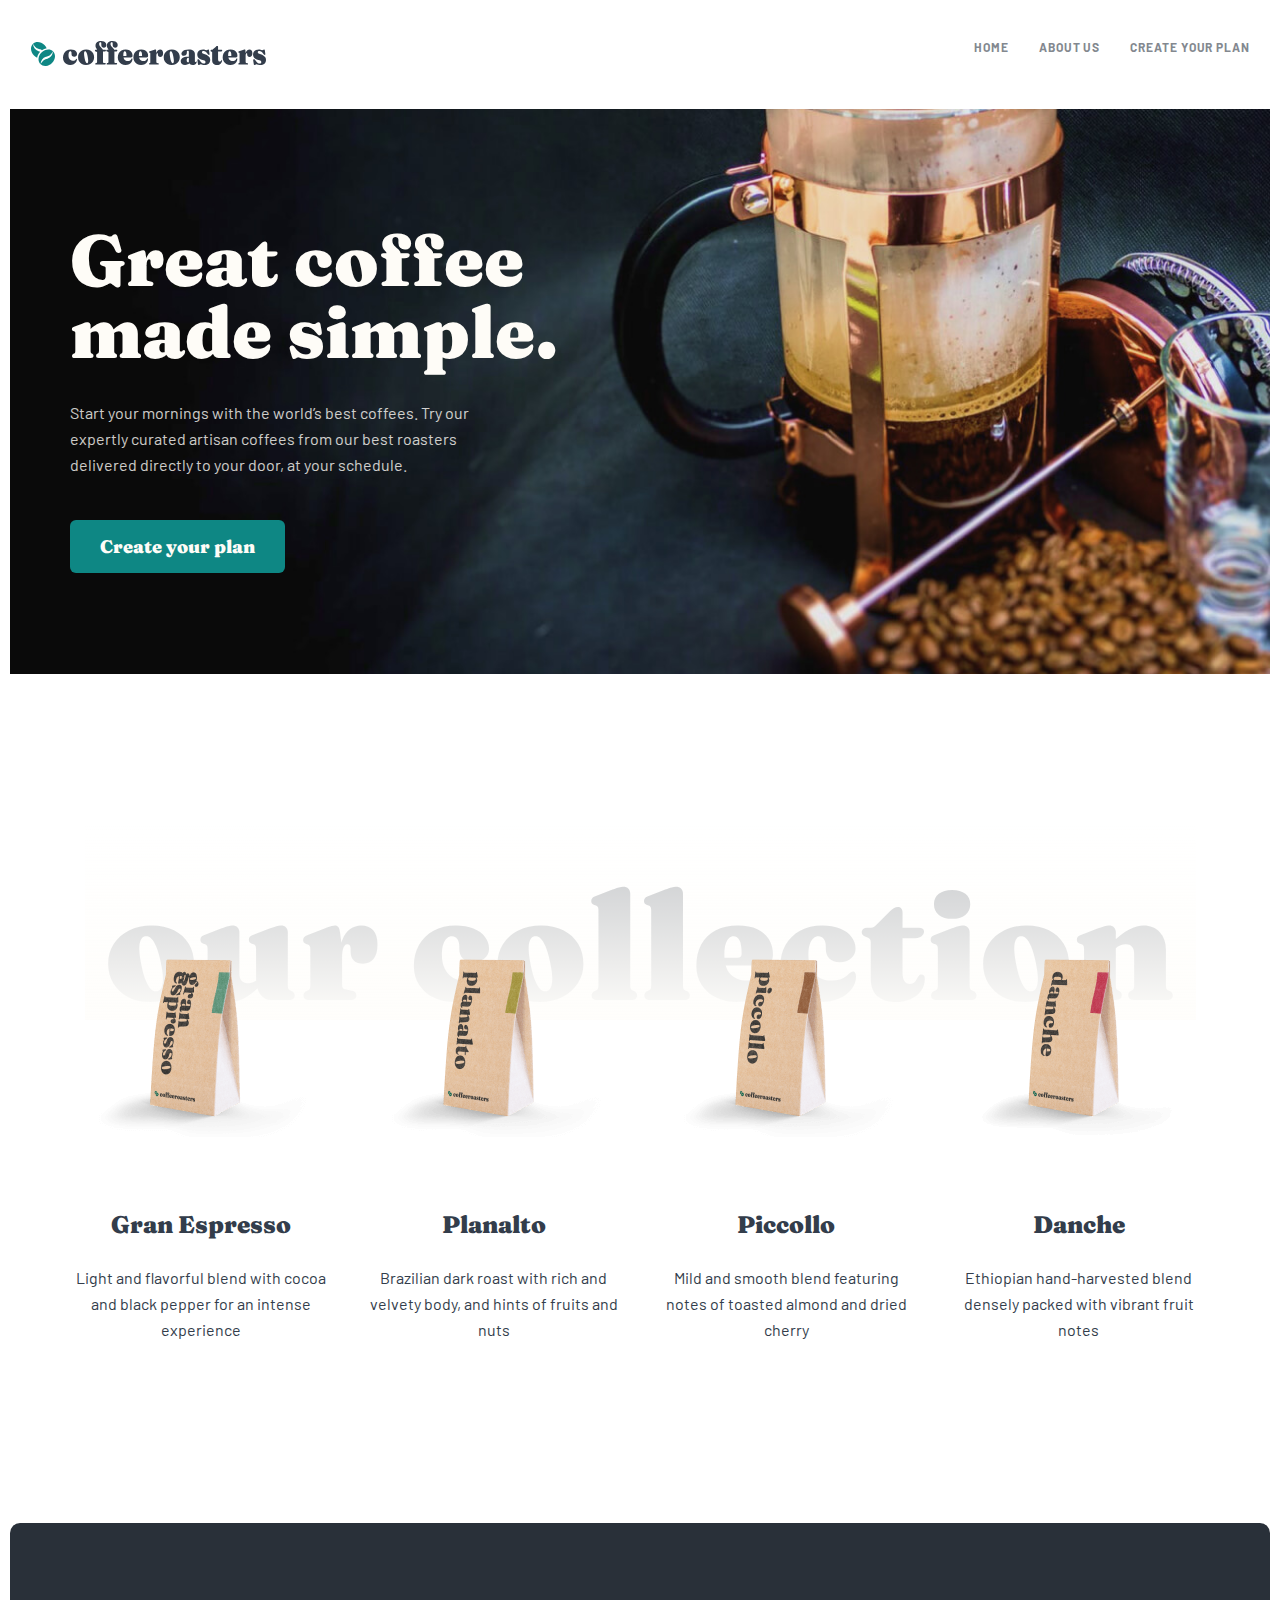
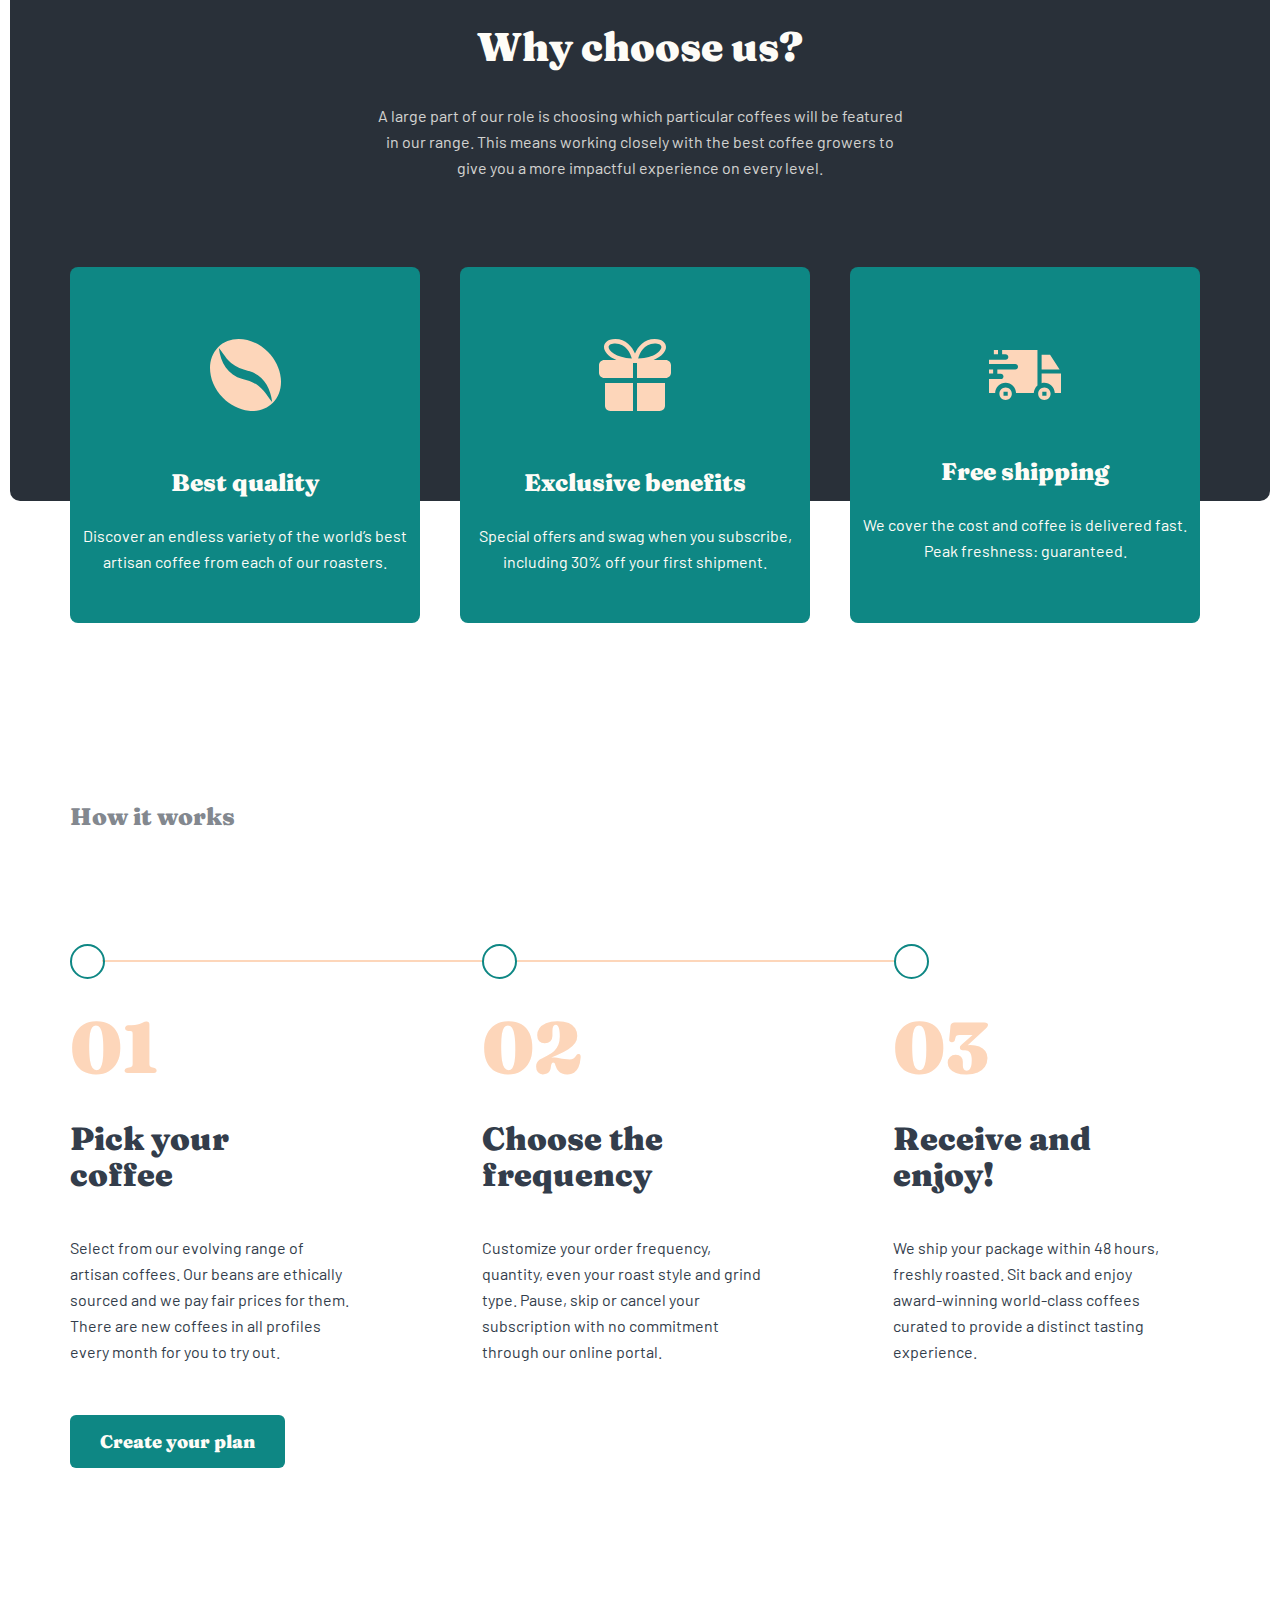
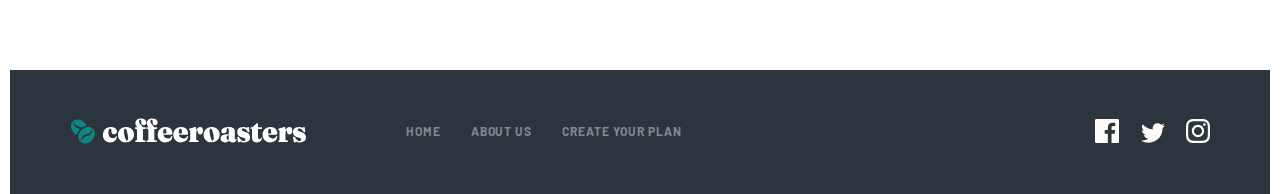
==== index.html @ 85568ca4 "Add files via upload" ====
<!DOCTYPE html>
<html lang="en">

<head>
    <meta charset="UTF-8">
    <meta http-equiv="X-UA-Compatible" content="IE=edge">
    <meta name="viewport" content="width=device-width, initial-scale=1.0">
    <link rel="stylesheet" href="css/normalize.css">
    <link rel="stylesheet" href="css/style.css">
    <title>cofferoasters</title>
</head>

<body>
    <header class="header">
        <div class="header-container wrap">
            <div class="logo"><a href="#"><img src="images/logo.svg" alt="logo image"></a></div>
            <div class="site-nav">
                <ul class="site-nav-list">
                    <li class="nav-list-item">
                        <a class="nav-link" href="#">HOME</a>
                    </li>
                    <li class="nav-list-item">
                        <a class="nav-link" href="#">ABOUT US</a>
                    </li>
                    <li class="nav-list-item">
                        <a class="nav-link" href="#">Create your plan</a>
                    </li>
                </ul>
            </div>
        </div>
    </header>
    <main class="main">
        <section class="hero wrap">
            <div class="hero-container container">
                <div class="hero-info">
                    <div class="hero-title">Great coffee
                        made simple.</div>
                    <div class="hero-text">Start your mornings with the world’s best coffees. Try our expertly curated
                        artisan coffees from our best roasters
                        delivered directly to your door, at your schedule.</div>

                    <a class="btn" href="#">Create your plan</a>
                </div>
            </div>
        </section>
        <section class="collection">
            <div class="collection-container container">
                <div class="collection-cards">
                    <div class="collection-card-item">
                        <img class="card-img" src="images/gran-espresso.png" alt="gran espresso"
                            srcset="images/gran-espresso.png 1x, images/gran-espresso@2x.png 2x">
                        <div class="card-title">Gran Espresso</div>
                        <div class="card-text">Light and flavorful blend with cocoa and black pepper for an intense
                            experience</div>
                    </div>
                    <div class="collection-card-item">
                        <img class="card-img" src="images/planalto.png" alt="gran espresso"
                            srcset="images/planalto.png 1x, images/planalto@2x.png 2x">
                        <div class="card-title">Planalto</div>
                        <div class="card-text">Brazilian dark roast with rich and velvety body, and hints of fruits and
                            nuts</div>
                    </div>
                    <div class="collection-card-item">
                        <img class="card-img" src="images/piccollo.png" alt="gran espresso"
                            srcset="images/piccollo.png 1x, images/piccollo@2x.png 2x">
                        <div class="card-title">Piccollo</div>
                        <div class="card-text">Mild and smooth blend featuring notes of toasted almond and dried cherry
                        </div>
                    </div>
                    <div class="collection-card-item">
                        <img class="card-img" src="images/danche.png" alt="gran espresso"
                            srcset="images/danche.png 1x, images/danche@2x.png 2x">
                        <div class="card-title">Danche</div>
                        <div class="card-text">Ethiopian hand-harvested blend densely packed with vibrant fruit notes
                        </div>
                    </div>
                </div>
            </div>
        </section>
        <section class="service wrap">
            <div class="service-container container">
                <div class="service-info">
                    <div class="service-title">Why choose us?</div>
                    <div class="service-text">A large part of our role is choosing which particular coffees will be
                        featured
                        in our range. This means working closely with the best coffee growers to give
                        you a more impactful experience on every level.</div>
                </div>
                <div class="service-cards">
                    <div class="service-card-item">
                        <img src="images/coffe.svg" alt="coffe one" class="card-img">
                        <div class="card-title">Best quality</div>
                        <div class="card-text">Discover an endless variety of the world’s best artisan coffee from each
                            of our roasters.</div>
                    </div>
                    <div class="service-card-item">
                        <img src="images/benefit.svg" alt="Exclusive benefits" class="card-img">
                        <div class="card-title">Exclusive benefits</div>
                        <div class="card-text">Special offers and swag when you subscribe, including 30% off your first
                            shipment.</div>
                    </div>
                    <div class="service-card-item">
                        <img src="images/shipping.svg" alt="free shipping" class="card-img">
                        <div class="card-title">Free shipping</div>
                        <div class="card-text">We cover the cost and coffee is delivered fast. Peak freshness:
                            guaranteed.</div>
                    </div>
                </div>
            </div>
        </section>
        <section class="last-section">
            <div class="last-section-container container">
                <div class="title">How it works</div>
                <div class="last-section-card">
                    <div class="last-section-card-item card-item-1">
                        <div class="card-number">01</div>
                        <div class="card-title">Pick your
                            coffee</div>
                        <div class="card-text">Select from our evolving range of artisan coffees. Our beans are
                            ethically sourced and we pay fair prices for them.
                            There are new coffees in all profiles every month for you to try out.</div>
                    </div>
                    <div class="last-section-card-item card-item-2">
                        <div class="card-number">02</div>
                        <div class="card-title">Choose the frequency</div>
                        <div class="card-text">Customize your order frequency, quantity, even your roast style and grind
                            type. Pause, skip or cancel your subscription
                            with no commitment through our online portal.</div>
                    </div>
                    <div class="last-section-card-item card-item-3">
                        <div class="card-number">03</div>
                        <div class="card-title">Receive and enjoy!</div>
                        <div class="card-text">We ship your package within 48 hours, freshly roasted. Sit back and enjoy
                            award-winning world-class coffees curated to
                            provide a distinct tasting experience.</div>
                    </div>
                </div>
                <a class="btn" href="#">Create your plan</a>
            </div>
        </section>
    </main>
    <footer class="footer">
        <div class="footer-container container">
            <div class="nav-logo">
                <div class="logo"><a href="#" class="logo-link"><img src="images/logo-white.svg" alt="logo"></a></div>
                <div class="site-nav">
                    <ul class="site-nav-list">
                        <li class="nav-list-item">
                            <a class="nav-link" href="#">HOME</a>
                        </li>
                        <li class="nav-list-item">
                            <a class="nav-link" href="#">ABOUT US</a>
                        </li>
                        <li class="nav-list-item">
                            <a class="nav-link" href="#">Create your plan</a>
                        </li>
                    </ul>
                </div>
            </div>
            <div class="networks">
                <a href="#"><img src="images/facebook.svg" alt="facebook icon"></a>
                <a href="#"><img src="images/twitter.svg" alt="twitter icon"></a>
                <a href="#"><img src="images/instagram.svg" alt="instagram icon"></a>
            </div>
        </div>
    </footer>
</body>

</html>
---- css/style.css ----
@font-face {
    font-family: 'Barlow';
    font-style: normal;
    font-weight: 400;
    src: local(''),
        url('../fonts/barlow-v12-latin-regular.woff2') format('woff2'),
        url('../fonts/barlow-v12-latin-regular.woff') format('woff');
}

@font-face {
    font-family: 'Barlow';
    font-style: normal;
    font-weight: 700;
    src: local(''),
        url('../fonts/barlow-v12-latin-700.woff2') format('woff2'),
        url('../fonts/barlow-v12-latin-700.woff') format('woff');
}

@font-face {
    font-family: 'Fraunces 9pt';
    font-style: normal;
    font-weight: 900;
    src: local(''),
        url('../fonts/fraunces-v24-latin-900.woff2') format('woff2'),
        url('../fonts/fraunces-v24-latin-900.woff') format('woff');
}

* {
    margin: 0;
    padding: 0;
    box-sizing: border-box;
}

html {
    height: 100%;
    font-size: 6.25%;
}

body {
    height: 100%;
    display: flex;
    flex-direction: column;
    /* background-color: #f2f2f2; */
}

main {
    flex-grow: 1;
}

a {
    text-decoration: none;
}

ol,
ul {
    list-style: none;
}

.container {
    max-width: 1200rem;
    margin-left: auto;
    margin-right: auto;
    padding-left: 30rem;
    padding-right: 30rem;
}

.wrap {
    max-width: 1320rem;
    padding-left: 30rem;
    padding-right: 30rem;
    margin-left: auto;
    margin-right: auto;
}

.header {
    padding-top: 40rem;
    padding-bottom: 40rem;
}

.header-container {
    display: flex;
    justify-content: space-between;
}

.site-nav-list {
    display: flex;
    gap: 30rem;
}

.nav-link {
    font-family: 'Barlow';
    font-style: normal;
    font-weight: 700;
    font-size: 12rem;
    line-height: 15rem;
    letter-spacing: 0.923077rem;
    text-transform: uppercase;
    color: #83888F;
    transition: all .3s ease-in-out;
}

.nav-link:hover {
    color: #333D4B;
}

.hero {
    background: url(../images/hero-bg.jpg) 0 0/100% auto no-repeat;
    margin-bottom: 150rem;
}

.hero.wrap {
    max-width: 1260rem;
}

.hero-info {
    padding-top: 115rem;
    padding-bottom: 115rem;
}

.hero-title {
    font-family: 'Fraunces 9pt';
    font-style: normal;
    font-weight: 900;
    font-size: 72rem;
    line-height: 72rem;
    color: #FEFCF7;
    margin-bottom: 32rem;
    width: 493rem;
}

.hero-text {
    font-family: 'Barlow';
    font-style: normal;
    font-weight: 400;
    font-size: 16rem;
    line-height: 26rem;
    color: #FEFCF7;
    mix-blend-mode: normal;
    opacity: 0.8;
    margin-bottom: 56rem;
    width: 445rem;
}

.btn {
    font-family: 'Fraunces 9pt';
    font-style: normal;
    font-weight: 900;
    font-size: 18rem;
    line-height: 25rem;
    color: #FEFCF7;
    background-color: #0E8784;
    border-radius: 6rem;
    padding: 15rem 30rem;
    transition: all .3s ease;
}

.btn:hover {
    background: #66D2CF;
}

.collection {
    margin-bottom: 180rem;
}

.collection-container {
    background: url(../images/collection-bg.svg) top center no-repeat;
    padding-top: 120rem;
}

.collection-cards {
    display: grid;
    grid-template-columns: repeat(auto-fit, minmax(255rem, 1fr));
    gap: 30rem;
    justify-content: center;
    /* align-items: center; */
}

.collection-card-item .card-img {
    margin-bottom: 70rem;
}

.collection-card-item .card-title {
    font-family: 'Fraunces 9pt';
    font-style: normal;
    font-weight: 900;
    font-size: 24rem;
    line-height: 32rem;
    text-align: center;
    color: #333D4B;
    margin-bottom: 24rem;
}

.collection-card-item .card-text {
    font-family: 'Barlow';
    font-style: normal;
    font-weight: 400;
    font-size: 16rem;
    line-height: 26rem;
    text-align: center;
    color: #333D4B;
}

.service.wrap {
    background-color: #293039;
    max-width: 1260rem;
    height: 578rem;
    border-radius: 10rem;
}

.service-container {
    padding-top: 100rem;
    display: flex;
    flex-direction: column;
}

.service-info {
    display: flex;
    flex-direction: column;
    align-items: center;
}

.service-title {
    font-family: 'Fraunces 9pt';
    font-style: normal;
    font-weight: 900;
    font-size: 40rem;
    line-height: 48rem;
    text-align: center;
    color: #FEFCF7;
    margin-bottom: 32rem;
}

.service-text {
    font-family: 'Barlow';
    font-style: normal;
    font-weight: 400;
    font-size: 16rem;
    line-height: 26rem;
    text-align: center;
    color: #FEFCF7;
    mix-blend-mode: normal;
    opacity: 0.8;
    width: 540rem;
    margin-bottom: 86rem;
}

.service-cards {
    display: grid;
    grid-template-columns: repeat(auto-fit, minmax(350rem, 1fr));
    gap: 30rem;
    justify-content: center;
}

.service-card-item {
    background: #0E8784;
    border-radius: 8rem;
    width: 350rem;
    padding-top: 72rem;
    padding-bottom: 48rem;
    display: flex;
    flex-direction: column;
    align-items: center;
    justify-content: center;
}

.service-card-item .card-img {
    margin-bottom: 56rem;
}

.service-card-item .card-title {
    font-family: 'Fraunces 9pt';
    font-style: normal;
    font-weight: 900;
    font-size: 24rem;
    line-height: 32rem;
    text-align: center;
    color: #FEFCF7;
    margin-bottom: 24rem;
}

.service-card-item .card-text {
    font-family: 'Barlow';
    font-style: normal;
    font-weight: 400;
    font-size: 16rem;
    line-height: 26rem;
    text-align: center;
    color: #FEFCF7;
}

.title {
    margin-top: 300rem;
    font-family: 'Fraunces 9pt';
    font-style: normal;
    font-weight: 900;
    font-size: 24rem;
    line-height: 32rem;
    color: #83888F;
    margin-bottom: 178rem;
}

.last-section-card {
    display: grid;
    grid-template-columns: repeat(auto-fit, minmax(285rem, 1fr));
    gap: 95rem;
    justify-content: center;
    margin-bottom: 64rem;
    position: relative;
}

.card-item-1:after {
    content: '';
    position: absolute;
    width: 31rem;
    height: 31rem;
    border: 2rem solid #0E8784;
    border-radius: 50%;
    left: 0;
    top: -67rem;
    z-index: 99;
}

.card-item-2:after {
    content: '';
    position: absolute;
    width: 31rem;
    height: 31rem;
    background-color: #fff;
    z-index: 99;
    border: 2rem solid #0E8784;
    border-radius: 50%;
    left: 412rem;
    top: -67rem;
}

.card-item-3:after {
    content: '';
    position: absolute;
    width: 31rem;
    height: 31rem;
    border: 2rem solid #0E8784;
    border-radius: 50%;
    left: 824rem;
    top: -67rem;
}

.last-section-card-item .card-number::before {
    content: '';
    position: absolute;
    width: 792rem;
    height: 2rem;
    background-color: #FDD6BA;
    left: 32rem;
    top: -51rem;
}

.last-section-card-item .card-number {
    font-family: 'Fraunces 9pt';
    font-style: normal;
    font-weight: 900;
    font-size: 72rem;
    line-height: 72rem;
    color: #FDD6BA;
    margin-bottom: 38rem;
}

.last-section-card-item .card-title {
    font-family: 'Fraunces 9pt';
    font-style: normal;
    font-weight: 900;
    font-size: 32rem;
    line-height: 36rem;
    color: #333D4B;
    margin-bottom: 42rem;
    width: 255rem;
}

.last-section-card-item .card-text {
    font-family: 'Barlow';
    font-style: normal;
    font-weight: 400;
    font-size: 16rem;
    line-height: 26rem;
    color: #333D4B;
    width: 285rem;
}

.footer {
    background-color: #2C343E;
    margin-top: 216rem;
    width: 1260rem;
    margin-left: auto;
    margin-right: auto;
}

.footer-container {
    display: flex;
    align-items: center;
    justify-content: space-between;
    padding-top: 48rem;
    padding-bottom: 48rem;
}

.nav-logo {
    display: flex;
    align-items: center;
}

.logo {
    margin-right: 100rem;
}

.footer-container .nav-link:hover {
    color: #FEFCF7;
}

.networks a:not(:last-child) {
    margin-right: 20rem;
}
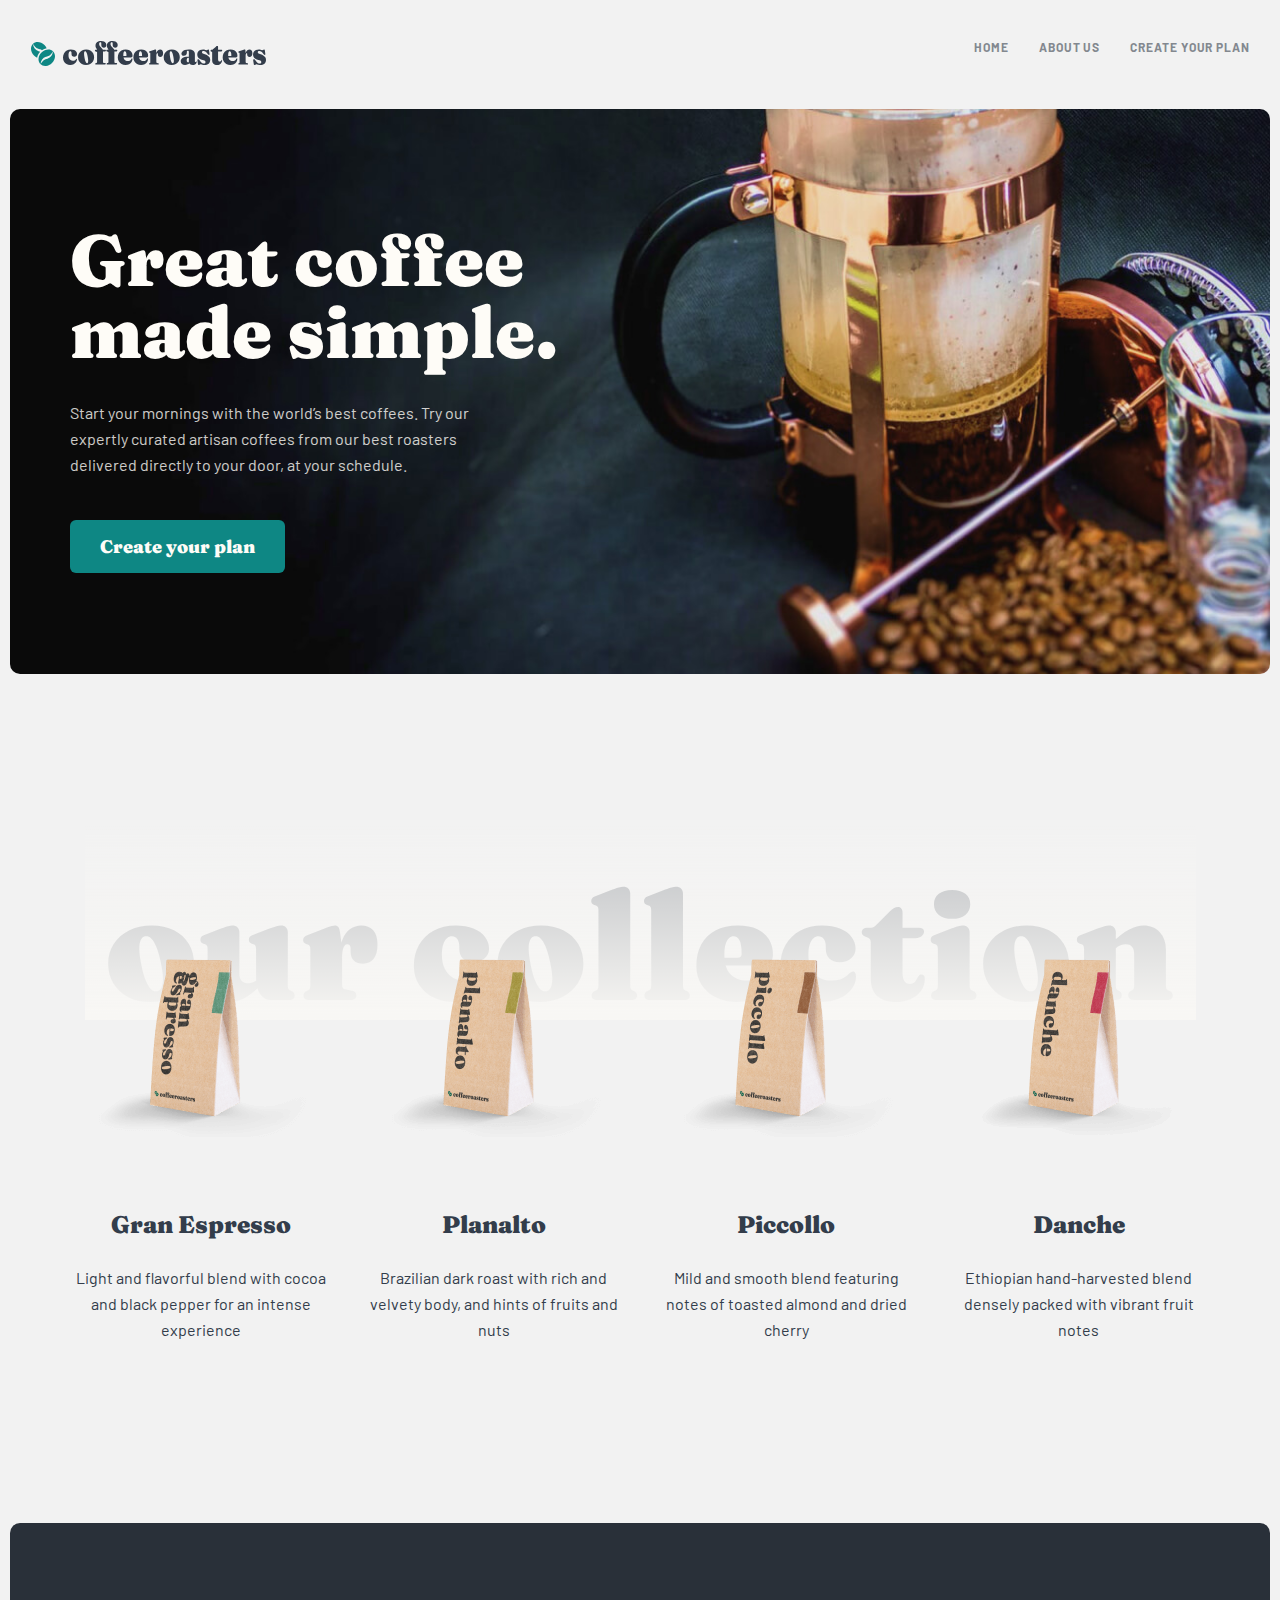
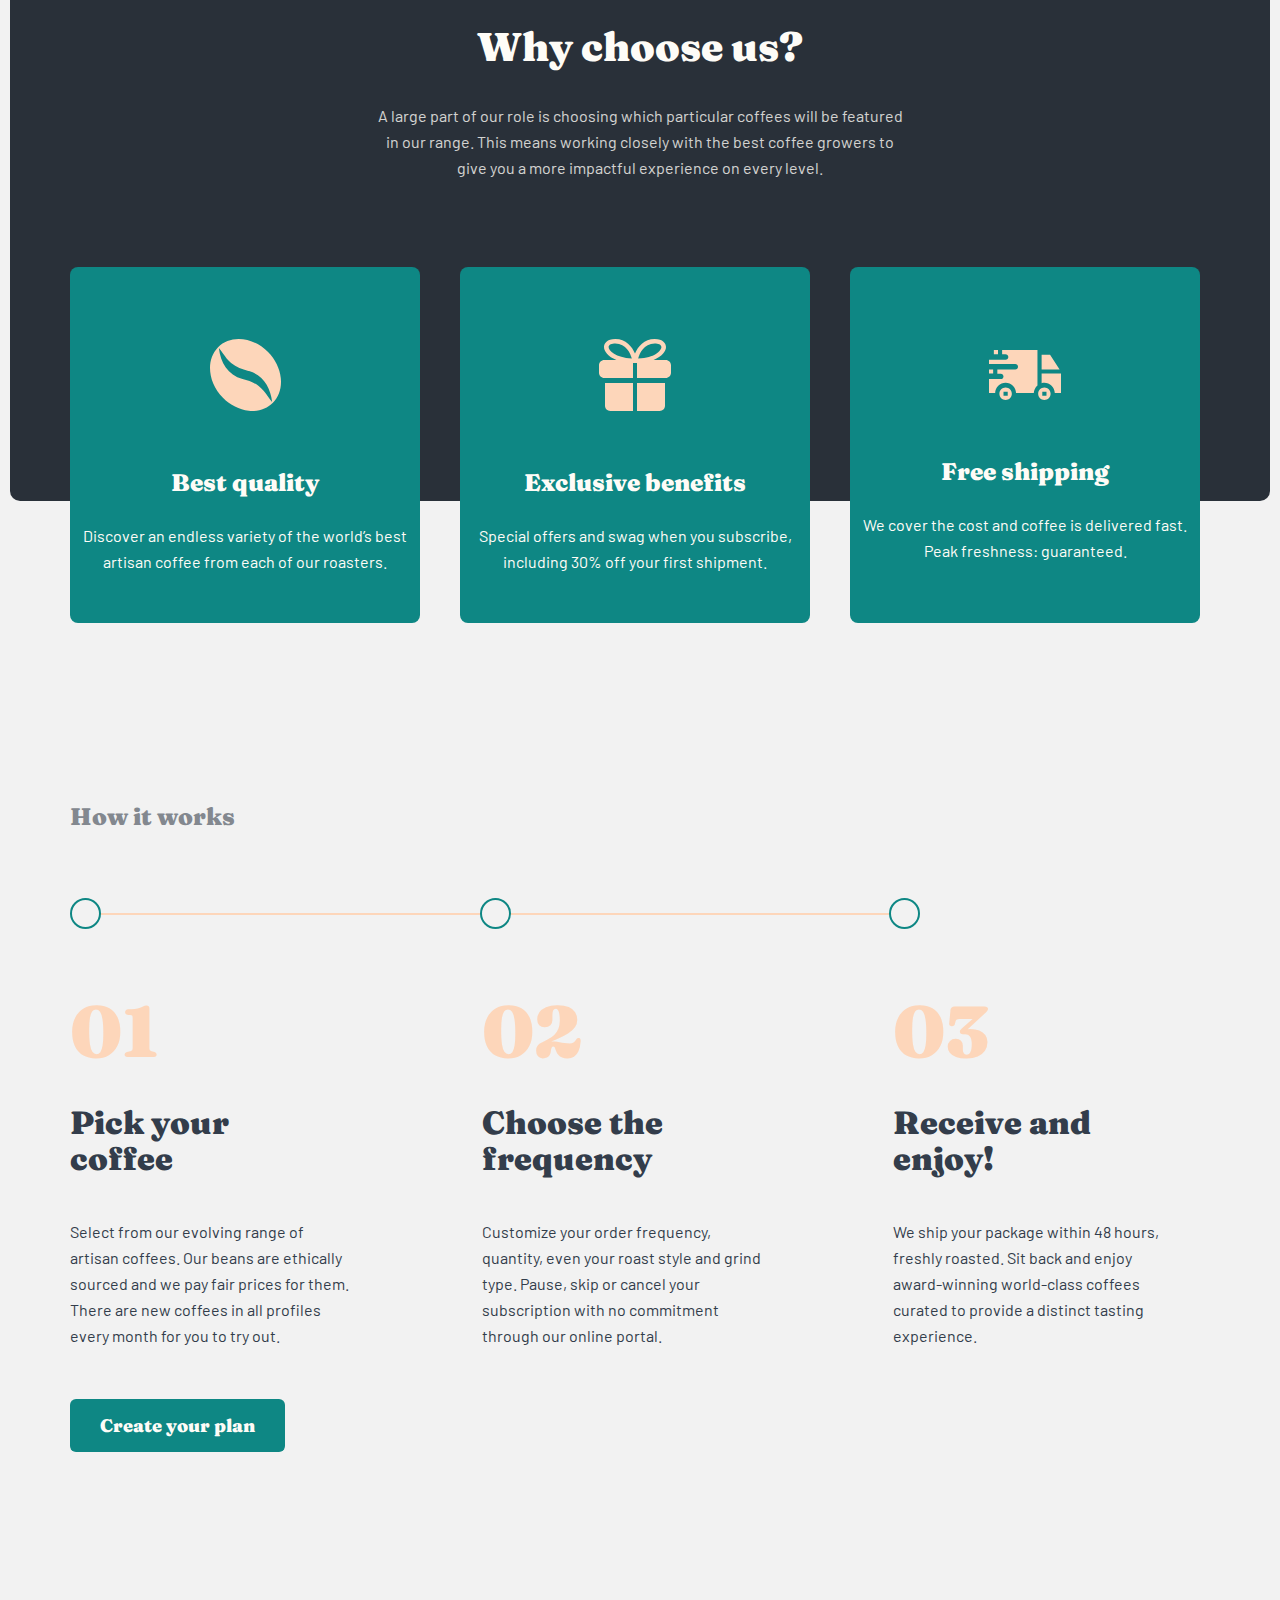
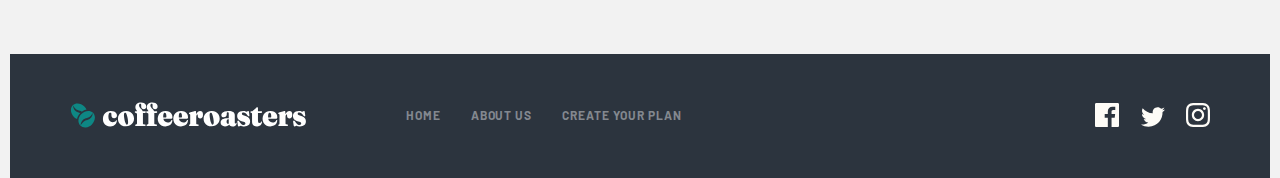
==== commit 7ebd2380: "Add files via upload" ====
--- a/index.html
+++ b/index.html
@@ -13,14 +13,14 @@
 <body>
     <header class="header">
         <div class="header-container wrap">
-            <div class="logo"><a href="#"><img src="images/logo.svg" alt="logo image"></a></div>
+            <div class="logo"><a href="index.html"><img src="images/logo.svg" alt="logo image"></a></div>
             <div class="site-nav">
                 <ul class="site-nav-list">
                     <li class="nav-list-item">
-                        <a class="nav-link" href="#">HOME</a>
+                        <a class="nav-link" href="index.html">HOME</a>
                     </li>
                     <li class="nav-list-item">
-                        <a class="nav-link" href="#">ABOUT US</a>
+                        <a class="nav-link" href="about.html">ABOUT US</a>
                     </li>
                     <li class="nav-list-item">
                         <a class="nav-link" href="#">Create your plan</a>
@@ -111,6 +111,11 @@
         <section class="last-section">
             <div class="last-section-container container">
                 <div class="title">How it works</div>
+                <div class="shape">
+                    <span></span>
+                    <span></span>
+                    <span></span>
+                </div>
                 <div class="last-section-card">
                     <div class="last-section-card-item card-item-1">
                         <div class="card-number">01</div>
@@ -146,10 +151,10 @@
                 <div class="site-nav">
                     <ul class="site-nav-list">
                         <li class="nav-list-item">
-                            <a class="nav-link" href="#">HOME</a>
+                            <a class="nav-link" href="index.html">HOME</a>
                         </li>
                         <li class="nav-list-item">
-                            <a class="nav-link" href="#">ABOUT US</a>
+                            <a class="nav-link" href="about.html">ABOUT US</a>
                         </li>
                         <li class="nav-list-item">
                             <a class="nav-link" href="#">Create your plan</a>
--- a/css/style.css
+++ b/css/style.css
@@ -40,7 +40,7 @@
     height: 100%;
     display: flex;
     flex-direction: column;
-    /* background-color: #f2f2f2; */
+    background-color: #f2f2f2;
 }
 
 main {
@@ -106,6 +106,7 @@
 .hero {
     background: url(../images/hero-bg.jpg) 0 0/100% auto no-repeat;
     margin-bottom: 150rem;
+    border-radius: 10px;
 }
 
 .hero.wrap {
@@ -288,7 +289,7 @@
     color: #FEFCF7;
 }
 
-.title {
+.last-section .title {
     margin-top: 300rem;
     font-family: 'Fraunces 9pt';
     font-style: normal;
@@ -296,7 +297,25 @@
     font-size: 24rem;
     line-height: 32rem;
     color: #83888F;
-    margin-bottom: 178rem;
+    margin-bottom: 80rem;
+}
+
+.shape {
+    margin-bottom: 80px;
+    height: 2px;
+    width: 850px;
+    background: #FDD6BA;
+    display: flex;
+    align-items: center;
+    justify-content: space-between;
+}
+
+.shape span {
+    width: 31px;
+    height: 31px;
+    border-radius: 50%;
+    background: #f2f2f2;
+    border: 2px solid #0E8784;
 }
 
 .last-section-card {
@@ -305,53 +324,6 @@
     gap: 95rem;
     justify-content: center;
     margin-bottom: 64rem;
-    position: relative;
-}
-
-.card-item-1:after {
-    content: '';
-    position: absolute;
-    width: 31rem;
-    height: 31rem;
-    border: 2rem solid #0E8784;
-    border-radius: 50%;
-    left: 0;
-    top: -67rem;
-    z-index: 99;
-}
-
-.card-item-2:after {
-    content: '';
-    position: absolute;
-    width: 31rem;
-    height: 31rem;
-    background-color: #fff;
-    z-index: 99;
-    border: 2rem solid #0E8784;
-    border-radius: 50%;
-    left: 412rem;
-    top: -67rem;
-}
-
-.card-item-3:after {
-    content: '';
-    position: absolute;
-    width: 31rem;
-    height: 31rem;
-    border: 2rem solid #0E8784;
-    border-radius: 50%;
-    left: 824rem;
-    top: -67rem;
-}
-
-.last-section-card-item .card-number::before {
-    content: '';
-    position: absolute;
-    width: 792rem;
-    height: 2rem;
-    background-color: #FDD6BA;
-    left: 32rem;
-    top: -51rem;
 }
 
 .last-section-card-item .card-number {
@@ -416,4 +388,157 @@
 
 .networks a:not(:last-child) {
     margin-right: 20rem;
+}
+
+.about-hero {
+    background: url(../images/hero-bg-about.jpg) 0 0/100% auto no-repeat;
+    margin-bottom: 150rem;
+}
+
+.about-hero.wrap {
+    max-width: 1260px;
+    border-radius: 10px;
+}
+
+.about-hero .hero-text {
+    margin-bottom: 12rem;
+}
+
+.about-hero-title {
+    font-family: 'Fraunces 9pt';
+    font-style: normal;
+    font-weight: 900;
+    font-size: 72rem;
+    line-height: 72rem;
+    color: #FEFCF7;
+    font-size: 40px;
+    margin-bottom: 24px;
+}
+
+.commitment-container {
+    display: flex;
+    align-items: center;
+    margin-bottom: 150px;
+}
+
+.commitment-image {
+    margin-right: 125px;
+}
+
+.commitment-info .title {
+    font-family: 'Fraunces 9pt';
+    font-style: normal;
+    font-weight: 900;
+    font-size: 40px;
+    line-height: 48px;
+    color: #333D4B;
+    margin-bottom: 32px;
+}
+
+.commitment-info .text {
+    font-family: 'Barlow';
+    font-style: normal;
+    font-weight: 400;
+    font-size: 16px;
+    line-height: 26px;
+    color: #333D4B;
+    mix-blend-mode: normal;
+    opacity: 0.8;
+    width: 540px;
+}
+
+.quality.wrap {
+    max-width: 1260px;
+    background: url(../images/quality-bg.svg) 0 0/100% auto no-repeat;
+    height: 480px;
+    margin-bottom: 150px;
+}
+
+.quality-container {
+    display: flex;
+    align-items: center;
+}
+
+.quality-image {
+    margin-top: -80px;
+}
+
+.quality-image img {
+    border-radius: 8px;
+}
+
+.quality-info {
+    margin-right: 125px;
+}
+
+.quality-info .title {
+    font-family: 'Fraunces 9pt';
+    font-style: normal;
+    font-weight: 900;
+    font-size: 40px;
+    line-height: 48px;
+    color: #FEFCF7;
+    margin-bottom: 32px;
+}
+
+.quality-info .text {
+    font-family: 'Barlow';
+    font-style: normal;
+    font-weight: 400;
+    font-size: 16px;
+    line-height: 26px;
+    color: #FEFCF7;
+    mix-blend-mode: normal;
+    opacity: 0.8;
+    width: 540px;
+}
+
+.dealer-title {
+    font-family: 'Fraunces 9pt';
+    font-style: normal;
+    font-weight: 900;
+    font-size: 24px;
+    line-height: 32px;
+    color: #83888F;
+    margin-bottom: 60px;
+}
+
+.dealer-card {
+    display: flex;
+    gap: 150px;
+}
+
+.dealer-card-img {
+    margin-bottom: 40px;
+}
+
+.dealer-card-title {
+    font-family: 'Fraunces 9pt';
+    font-style: normal;
+    font-weight: 900;
+    font-size: 32px;
+    line-height: 36px;
+    color: #333D4B;
+    margin-bottom: 24px;
+}
+
+.dealer-card-text {
+    font-family: 'Barlow';
+    font-style: normal;
+    font-weight: 400;
+    font-size: 16px;
+    line-height: 26px;
+    color: #333D4B;
+}
+
+@media (-webkit-min-device-pixel-ratio: 2),
+(min-resolution: 192dpi) {
+
+    .hero {
+        background: url(../images/hero-bg@2x.jpg) 0 0/100% auto no-repeat;
+    }
+
+    .about-hero {
+        background: url(../images/hero-bg-about@2x.jpg) 0 0/100% auto no-repeat;
+    }
 }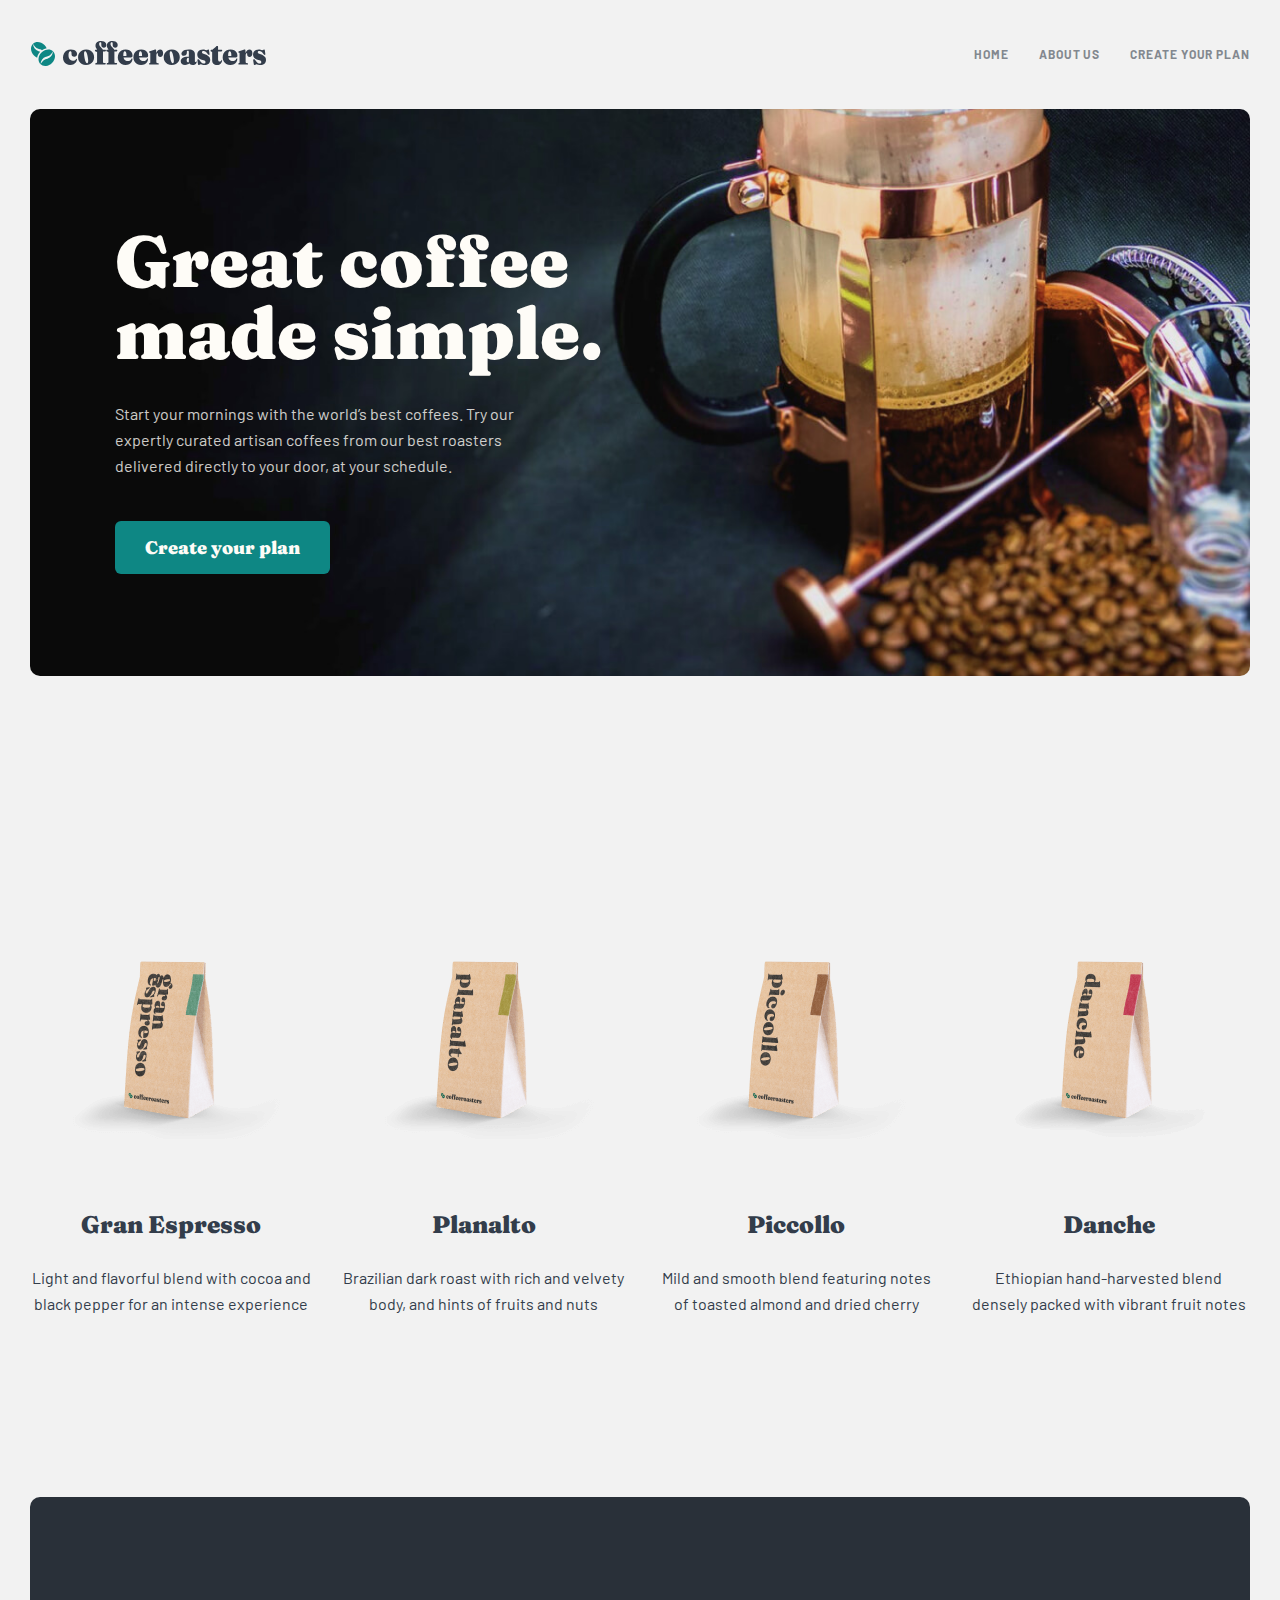
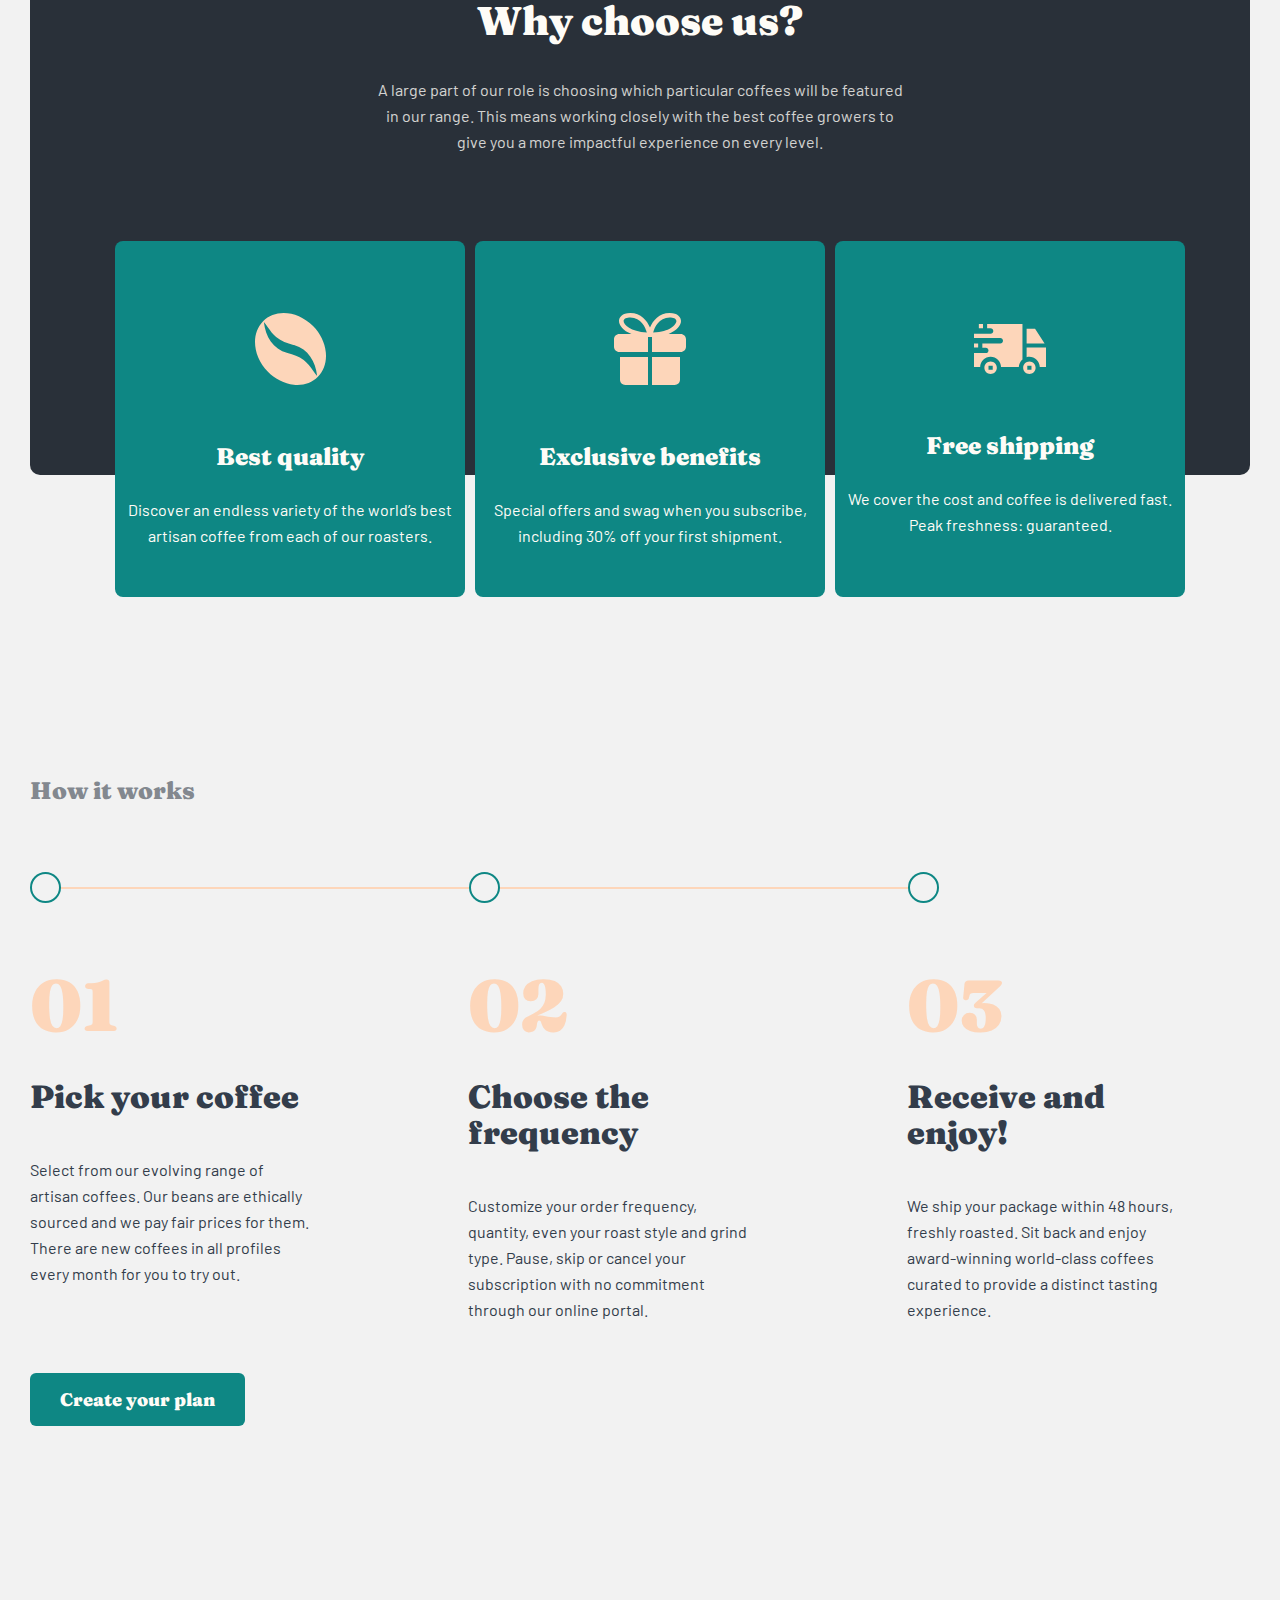
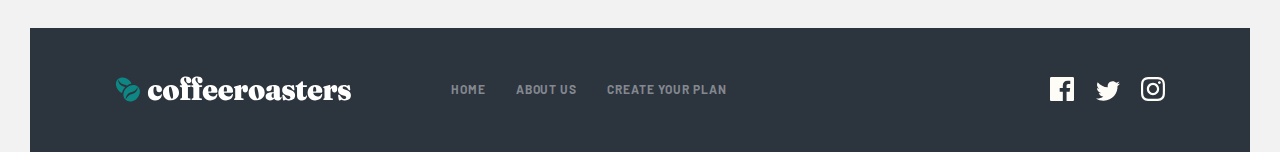
==== commit e20b9887: "Add files via upload" ====
--- a/index.html
+++ b/index.html
@@ -12,7 +12,7 @@
 
 <body>
     <header class="header">
-        <div class="header-container wrap">
+        <div class="header-container container">
             <div class="logo"><a href="index.html"><img src="images/logo.svg" alt="logo image"></a></div>
             <div class="site-nav">
                 <ul class="site-nav-list">
@@ -23,23 +23,31 @@
                         <a class="nav-link" href="about.html">ABOUT US</a>
                     </li>
                     <li class="nav-list-item">
-                        <a class="nav-link" href="#">Create your plan</a>
+                        <a class="nav-link" href="plan.html">Create your plan</a>
                     </li>
                 </ul>
+            </div>
+            <div class="toggle-btn">
+                <span></span>
+                <span></span>
+                <span></span>
             </div>
         </div>
     </header>
     <main class="main">
-        <section class="hero wrap">
+        <section class="hero">
             <div class="hero-container container">
-                <div class="hero-info">
-                    <div class="hero-title">Great coffee
-                        made simple.</div>
-                    <div class="hero-text">Start your mornings with the world’s best coffees. Try our expertly curated
-                        artisan coffees from our best roasters
-                        delivered directly to your door, at your schedule.</div>
-
-                    <a class="btn" href="#">Create your plan</a>
+                <div class="hero-wrapper">
+                    <div class="hero-info">
+                        <div class="hero-title">Great coffee
+                            made simple.</div>
+                        <div class="hero-text">Start your mornings with the world’s best coffees. Try our expertly
+                            curated
+                            artisan coffees from our best roasters
+                            delivered directly to your door, at your schedule.</div>
+
+                        <a class="btn" href="#">Create your plan</a>
+                    </div>
                 </div>
             </div>
         </section>
@@ -49,61 +57,76 @@
                     <div class="collection-card-item">
                         <img class="card-img" src="images/gran-espresso.png" alt="gran espresso"
                             srcset="images/gran-espresso.png 1x, images/gran-espresso@2x.png 2x">
-                        <div class="card-title">Gran Espresso</div>
-                        <div class="card-text">Light and flavorful blend with cocoa and black pepper for an intense
-                            experience</div>
+                        <div class="card-info">
+                            <div class="card-title">Gran Espresso</div>
+                            <div class="card-text">Light and flavorful blend with cocoa and black pepper for an intense
+                                experience</div>
+                        </div>
                     </div>
                     <div class="collection-card-item">
                         <img class="card-img" src="images/planalto.png" alt="gran espresso"
                             srcset="images/planalto.png 1x, images/planalto@2x.png 2x">
-                        <div class="card-title">Planalto</div>
-                        <div class="card-text">Brazilian dark roast with rich and velvety body, and hints of fruits and
-                            nuts</div>
+                        <div class="card-info">
+                            <div class="card-title">Planalto</div>
+                            <div class="card-text">Brazilian dark roast with rich and velvety body, and hints of fruits
+                                and
+                                nuts</div>
+                        </div>
                     </div>
                     <div class="collection-card-item">
                         <img class="card-img" src="images/piccollo.png" alt="gran espresso"
                             srcset="images/piccollo.png 1x, images/piccollo@2x.png 2x">
-                        <div class="card-title">Piccollo</div>
-                        <div class="card-text">Mild and smooth blend featuring notes of toasted almond and dried cherry
+                        <div class="card-info">
+                            <div class="card-title">Piccollo</div>
+                            <div class="card-text">Mild and smooth blend featuring notes of toasted almond and dried
+                                cherry
+                            </div>
                         </div>
                     </div>
                     <div class="collection-card-item">
                         <img class="card-img" src="images/danche.png" alt="gran espresso"
                             srcset="images/danche.png 1x, images/danche@2x.png 2x">
-                        <div class="card-title">Danche</div>
-                        <div class="card-text">Ethiopian hand-harvested blend densely packed with vibrant fruit notes
-                        </div>
-                    </div>
-                </div>
-            </div>
-        </section>
-        <section class="service wrap">
+                        <div class="card-info">
+                            <div class="card-title">Danche</div>
+                            <div class="card-text">Ethiopian hand-harvested blend densely packed with vibrant fruit
+                                notes
+                            </div>
+                        </div>
+                    </div>
+                </div>
+            </div>
+        </section>
+        <section class="service">
             <div class="service-container container">
-                <div class="service-info">
-                    <div class="service-title">Why choose us?</div>
-                    <div class="service-text">A large part of our role is choosing which particular coffees will be
-                        featured
-                        in our range. This means working closely with the best coffee growers to give
-                        you a more impactful experience on every level.</div>
-                </div>
-                <div class="service-cards">
-                    <div class="service-card-item">
-                        <img src="images/coffe.svg" alt="coffe one" class="card-img">
-                        <div class="card-title">Best quality</div>
-                        <div class="card-text">Discover an endless variety of the world’s best artisan coffee from each
-                            of our roasters.</div>
-                    </div>
-                    <div class="service-card-item">
-                        <img src="images/benefit.svg" alt="Exclusive benefits" class="card-img">
-                        <div class="card-title">Exclusive benefits</div>
-                        <div class="card-text">Special offers and swag when you subscribe, including 30% off your first
-                            shipment.</div>
-                    </div>
-                    <div class="service-card-item">
-                        <img src="images/shipping.svg" alt="free shipping" class="card-img">
-                        <div class="card-title">Free shipping</div>
-                        <div class="card-text">We cover the cost and coffee is delivered fast. Peak freshness:
-                            guaranteed.</div>
+                <div class="service-wrapper">
+                    <div class="service-info">
+                        <div class="service-title">Why choose us?</div>
+                        <div class="service-text">A large part of our role is choosing which particular coffees will be
+                            featured
+                            in our range. This means working closely with the best coffee growers to give
+                            you a more impactful experience on every level.</div>
+                    </div>
+                    <div class="service-cards">
+                        <div class="service-card-item">
+                            <img src="images/coffe.svg" alt="coffe one" class="card-img">
+                            <div class="card-title">Best quality</div>
+                            <div class="card-text">Discover an endless variety of the world’s best artisan coffee from
+                                each
+                                of our roasters.</div>
+                        </div>
+                        <div class="service-card-item">
+                            <img src="images/benefit.svg" alt="Exclusive benefits" class="card-img">
+                            <div class="card-title">Exclusive benefits</div>
+                            <div class="card-text">Special offers and swag when you subscribe, including 30% off your
+                                first
+                                shipment.</div>
+                        </div>
+                        <div class="service-card-item">
+                            <img src="images/shipping.svg" alt="free shipping" class="card-img">
+                            <div class="card-title">Free shipping</div>
+                            <div class="card-text">We cover the cost and coffee is delivered fast. Peak freshness:
+                                guaranteed.</div>
+                        </div>
                     </div>
                 </div>
             </div>
@@ -146,29 +169,33 @@
     </main>
     <footer class="footer">
         <div class="footer-container container">
-            <div class="nav-logo">
-                <div class="logo"><a href="#" class="logo-link"><img src="images/logo-white.svg" alt="logo"></a></div>
-                <div class="site-nav">
-                    <ul class="site-nav-list">
-                        <li class="nav-list-item">
-                            <a class="nav-link" href="index.html">HOME</a>
-                        </li>
-                        <li class="nav-list-item">
-                            <a class="nav-link" href="about.html">ABOUT US</a>
-                        </li>
-                        <li class="nav-list-item">
-                            <a class="nav-link" href="#">Create your plan</a>
-                        </li>
-                    </ul>
-                </div>
-            </div>
-            <div class="networks">
-                <a href="#"><img src="images/facebook.svg" alt="facebook icon"></a>
-                <a href="#"><img src="images/twitter.svg" alt="twitter icon"></a>
-                <a href="#"><img src="images/instagram.svg" alt="instagram icon"></a>
+            <div class="footer-wrapper">
+                <div class="nav-logo">
+                    <div class="logo"><a href="#" class="logo-link"><img src="images/logo-white.svg" alt="logo"></a>
+                    </div>
+                    <div class="site-nav">
+                        <ul class="site-nav-list">
+                            <li class="nav-list-item">
+                                <a class="nav-link" href="index.html">HOME</a>
+                            </li>
+                            <li class="nav-list-item">
+                                <a class="nav-link" href="about.html">ABOUT US</a>
+                            </li>
+                            <li class="nav-list-item">
+                                <a class="nav-link" href="plan.html">Create your plan</a>
+                            </li>
+                        </ul>
+                    </div>
+                </div>
+                <div class="networks">
+                    <a href="#"><img src="images/facebook.svg" alt="facebook icon"></a>
+                    <a href="#"><img src="images/twitter.svg" alt="twitter icon"></a>
+                    <a href="#"><img src="images/instagram.svg" alt="instagram icon"></a>
+                </div>
             </div>
         </div>
     </footer>
+    <script src="js/main.js"></script>
 </body>
 
 </html>--- a/css/style.css
+++ b/css/style.css
@@ -25,6 +25,25 @@
         url('../fonts/fraunces-v24-latin-900.woff') format('woff');
 }
 
+:root {
+    --font-barlow: 'Barlow', 'Gill Sans',
+        'Gill Sans MT',
+        Calibri,
+        'Trebuchet MS',
+        sans-serif;
+    --font-fraunces: 'Fraunces 9pt',
+        'Gill Sans',
+        'Gill Sans MT',
+        Calibri,
+        'Trebuchet MS',
+        sans-serif;
+    --text-color: #FEFCF7;
+    --title-color: #83888F;
+    --green: #0E8784;
+    --pale-yellow: #FDD6BA;
+    --bg-color: #293039;
+}
+
 * {
     margin: 0;
     padding: 0;
@@ -57,21 +76,13 @@
 }
 
 .container {
-    max-width: 1200rem;
+    max-width: 1320rem;
     margin-left: auto;
     margin-right: auto;
     padding-left: 30rem;
     padding-right: 30rem;
 }
 
-.wrap {
-    max-width: 1320rem;
-    padding-left: 30rem;
-    padding-right: 30rem;
-    margin-left: auto;
-    margin-right: auto;
-}
-
 .header {
     padding-top: 40rem;
     padding-bottom: 40rem;
@@ -80,6 +91,7 @@
 .header-container {
     display: flex;
     justify-content: space-between;
+    align-items: center;
 }
 
 .site-nav-list {
@@ -88,14 +100,14 @@
 }
 
 .nav-link {
-    font-family: 'Barlow';
+    font-family: var(--font-barlow);
     font-style: normal;
     font-weight: 700;
     font-size: 12rem;
     line-height: 15rem;
     letter-spacing: 0.923077rem;
     text-transform: uppercase;
-    color: #83888F;
+    color: var(--title-color);
     transition: all .3s ease-in-out;
 }
 
@@ -103,39 +115,81 @@
     color: #333D4B;
 }
 
+.toggle-btn {
+    position: fixed;
+    cursor: pointer;
+    display: flex;
+    flex-direction: column;
+    row-gap: 5px;
+    justify-content: space-between;
+    align-items: stretch;
+    display: none;
+    z-index: 99999;
+    top: 40px;
+    right: 40px;
+}
+
+.toggle-btn span {
+    display: block;
+    height: 4px;
+    width: 30px;
+    background: #333D4B;
+    border-radius: 10rem;
+    transition: .3s ease-in;
+    margin-bottom: 6px;
+    opacity: 1;
+}
+
+.toggle-btn.open span:nth-child(2) {
+    transform: translateX(-30px);
+    opacity: 0;
+}
+
+.toggle-btn.open span:nth-child(3) {
+    transform: rotate(45deg) translateY(-14px);
+}
+
+.toggle-btn.open span:nth-child(1) {
+    transform: rotate(-45deg) translateY(14px);
+}
+
 .hero {
-    background: url(../images/hero-bg.jpg) 0 0/100% auto no-repeat;
     margin-bottom: 150rem;
-    border-radius: 10px;
-}
-
-.hero.wrap {
-    max-width: 1260rem;
+}
+
+.hero .hero-wrapper {
+    background-image: url(../images/hero-bg.jpg);
+}
+
+.hero-wrapper {
+    background-position: center;
+    background-repeat: no-repeat;
+    background-size: cover;
+    padding: 116rem 85rem;
+    border-radius: 10rem;
 }
 
 .hero-info {
-    padding-top: 115rem;
-    padding-bottom: 115rem;
+    width: 493rem;
 }
 
 .hero-title {
-    font-family: 'Fraunces 9pt';
+    font-family: var(--font-fraunces);
     font-style: normal;
     font-weight: 900;
     font-size: 72rem;
     line-height: 72rem;
-    color: #FEFCF7;
+    color: var(--text-color);
     margin-bottom: 32rem;
-    width: 493rem;
 }
 
 .hero-text {
-    font-family: 'Barlow';
+    font-family: var(--font-barlow);
     font-style: normal;
     font-weight: 400;
     font-size: 16rem;
     line-height: 26rem;
-    color: #FEFCF7;
+    color: var(--text-color);
     mix-blend-mode: normal;
     opacity: 0.8;
     margin-bottom: 56rem;
@@ -143,13 +197,13 @@
 }
 
 .btn {
-    font-family: 'Fraunces 9pt';
+    font-family: var(--font-fraunces);
     font-style: normal;
     font-weight: 900;
     font-size: 18rem;
     line-height: 25rem;
-    color: #FEFCF7;
-    background-color: #0E8784;
+    color: var(--text-color);
+    background-color: var(--green);
     border-radius: 6rem;
     padding: 15rem 30rem;
     transition: all .3s ease;
@@ -164,7 +218,10 @@
 }
 
 .collection-container {
-    background: url(../images/collection-bg.svg) top center no-repeat;
+    background-image: url(../images/collection-bg.svg) top center no-repeat;
+    background-repeat: no-repeat;
+    background-position: center;
+    background-size: cover;
     padding-top: 120rem;
 }
 
@@ -173,7 +230,13 @@
     grid-template-columns: repeat(auto-fit, minmax(255rem, 1fr));
     gap: 30rem;
     justify-content: center;
-    /* align-items: center; */
+    align-items: center;
+}
+
+.collection-card-item {
+    display: flex;
+    flex-direction: column;
+    align-items: center;
 }
 
 .collection-card-item .card-img {
@@ -181,7 +244,7 @@
 }
 
 .collection-card-item .card-title {
-    font-family: 'Fraunces 9pt';
+    font-family: var(--font-fraunces);
     font-style: normal;
     font-weight: 900;
     font-size: 24rem;
@@ -192,7 +255,7 @@
 }
 
 .collection-card-item .card-text {
-    font-family: 'Barlow';
+    font-family: var(--font-barlow);
     font-style: normal;
     font-weight: 400;
     font-size: 16rem;
@@ -201,15 +264,17 @@
     color: #333D4B;
 }
 
-.service.wrap {
-    background-color: #293039;
-    max-width: 1260rem;
+.service-wrapper {
+    background-color: var(--bg-color);
+    width: 100%;
     height: 578rem;
     border-radius: 10rem;
+    padding-top: 100px;
+    padding-left: 85px;
+    padding-right: 85px;
 }
 
 .service-container {
-    padding-top: 100rem;
     display: flex;
     flex-direction: column;
 }
@@ -221,24 +286,24 @@
 }
 
 .service-title {
-    font-family: 'Fraunces 9pt';
+    font-family: var(--font-fraunces);
     font-style: normal;
     font-weight: 900;
     font-size: 40rem;
     line-height: 48rem;
     text-align: center;
-    color: #FEFCF7;
+    color: var(--text-color);
     margin-bottom: 32rem;
 }
 
 .service-text {
-    font-family: 'Barlow';
+    font-family: var(--font-barlow);
     font-style: normal;
     font-weight: 400;
     font-size: 16rem;
     line-height: 26rem;
     text-align: center;
-    color: #FEFCF7;
+    color: var(--text-color);
     mix-blend-mode: normal;
     opacity: 0.8;
     width: 540rem;
@@ -247,17 +312,19 @@
 
 .service-cards {
     display: grid;
-    grid-template-columns: repeat(auto-fit, minmax(350rem, 1fr));
+    grid-template-columns: repeat(auto-fit, minmax(300rem, 1fr));
     gap: 30rem;
     justify-content: center;
 }
 
 .service-card-item {
-    background: #0E8784;
+    background: var(--green);
     border-radius: 8rem;
     width: 350rem;
     padding-top: 72rem;
     padding-bottom: 48rem;
+    padding-left: 10px;
+    padding-right: 10px;
     display: flex;
     flex-direction: column;
     align-items: center;
@@ -269,266 +336,472 @@
 }
 
 .service-card-item .card-title {
-    font-family: 'Fraunces 9pt';
+    font-family: var(--font-fraunces);
     font-style: normal;
     font-weight: 900;
     font-size: 24rem;
     line-height: 32rem;
     text-align: center;
-    color: #FEFCF7;
+    color: var(--text-color);
     margin-bottom: 24rem;
 }
 
 .service-card-item .card-text {
-    font-family: 'Barlow';
+    font-family: var(--font-barlow);
     font-style: normal;
     font-weight: 400;
     font-size: 16rem;
     line-height: 26rem;
     text-align: center;
-    color: #FEFCF7;
+    color: var(--text-color);
+}
+
+.last-section {
+    margin-top: 300px;
 }
 
 .last-section .title {
-    margin-top: 300rem;
-    font-family: 'Fraunces 9pt';
+    font-family: var(--font-fraunces);
     font-style: normal;
     font-weight: 900;
     font-size: 24rem;
     line-height: 32rem;
-    color: #83888F;
+    color: var(--title-color);
     margin-bottom: 80rem;
 }
 
 .shape {
-    margin-bottom: 80px;
-    height: 2px;
-    width: 850px;
-    background: #FDD6BA;
+    margin-bottom: 80rem;
+    height: 2rem;
+    width: 74.5%;
+    background: var(--pale-yellow);
     display: flex;
     align-items: center;
     justify-content: space-between;
 }
 
 .shape span {
-    width: 31px;
-    height: 31px;
+    width: 31rem;
+    height: 31rem;
     border-radius: 50%;
     background: #f2f2f2;
-    border: 2px solid #0E8784;
+    border: 2rem solid var(--green);
 }
 
 .last-section-card {
+    display: grid;
+    grid-template-columns: repeat(auto-fit, minmax(210rem, 1fr));
+    gap: 95rem;
+    justify-content: center;
+    margin-bottom: 64rem;
+}
+
+.last-section-card-item {
+    width: 285px;
+}
+
+.last-section-card-item .card-number {
+    font-family: var(--font-fraunces);
+    font-style: normal;
+    font-weight: 900;
+    font-size: 72rem;
+    line-height: 72rem;
+    color: var(--pale-yellow);
+    margin-bottom: 38rem;
+}
+
+.last-section-card-item .card-title {
+    font-family: var(--font-fraunces);
+    font-style: normal;
+    font-weight: 900;
+    font-size: 32rem;
+    line-height: 36rem;
+    color: #333D4B;
+    margin-bottom: 42rem;
+}
+
+.last-section-card-item .card-text {
+    font-family: var(--font-barlow);
+    font-style: normal;
+    font-weight: 400;
+    font-size: 16rem;
+    line-height: 26rem;
+    color: #333D4B;
+}
+
+.footer {
+    margin-top: 216rem;
+}
+
+.footer-wrapper {
+    background-color: #2C343E;
+    display: flex;
+    align-items: center;
+    justify-content: space-between;
+    padding: 48px 85px;
+}
+
+.nav-logo {
+    display: flex;
+    align-items: center;
+}
+
+.logo {
+    margin-right: 100rem;
+}
+
+.footer-container .nav-link:hover {
+    color: var(--text-color);
+}
+
+.networks a:not(:last-child) {
+    margin-right: 20rem;
+}
+
+.about-hero .hero-wrapper {
+    background-image: url(../images/hero-bg-about.jpg);
+    margin-bottom: 150rem;
+}
+
+.about-hero.wrap {
+    border-radius: 10rem;
+}
+
+.about-hero .hero-text {
+    margin-bottom: 12rem;
+}
+
+.about-hero-title {
+    font-family: var(--font-fraunces);
+    font-style: normal;
+    font-weight: 900;
+    font-size: 72rem;
+    line-height: 72rem;
+    color: var(--text-color);
+    font-size: 40rem;
+    margin-bottom: 24rem;
+}
+
+.commitment-container {
+    display: flex;
+    align-items: center;
+    margin-bottom: 150rem;
+}
+
+.commitment-image {
+    margin-right: 125rem;
+}
+
+.commitment-info .title {
+    font-family: var(--font-fraunces);
+    font-style: normal;
+    font-weight: 900;
+    font-size: 40rem;
+    line-height: 48rem;
+    color: #333D4B;
+    margin-bottom: 32rem;
+}
+
+.commitment-info .text {
+    font-family: var(--font-barlow);
+    font-style: normal;
+    font-weight: 400;
+    font-size: 16rem;
+    line-height: 26rem;
+    color: #333D4B;
+    mix-blend-mode: normal;
+    opacity: 0.8;
+    width: 540rem;
+}
+
+.quality-wrapper {
+    background: var(--bg-color);
+    height: 480rem;
+    display: flex;
+    align-items: center;
+    padding: 100px 85px;
+    border-radius: 10px;
+}
+
+.quality-container {
+    margin-bottom: 150rem;
+}
+
+.quality-image {
+    margin-top: -80rem;
+}
+
+.quality-image img {
+    border-radius: 8rem;
+}
+
+.quality-info {
+    margin-right: 125rem;
+}
+
+.quality-info .title {
+    font-family: var(--font-fraunces);
+    font-style: normal;
+    font-weight: 900;
+    font-size: 40rem;
+    line-height: 48rem;
+    color: var(--text-color);
+    margin-bottom: 32rem;
+}
+
+.quality-info .text {
+    font-family: var(--font-barlow);
+    font-style: normal;
+    font-weight: 400;
+    font-size: 16rem;
+    line-height: 26rem;
+    color: var(--text-color);
+    mix-blend-mode: normal;
+    opacity: 0.8;
+    width: 540rem;
+}
+
+.dealer-title {
+    font-family: var(--font-fraunces);
+    font-style: normal;
+    font-weight: 900;
+    font-size: 24rem;
+    line-height: 32rem;
+    color: var(--title-color);
+    margin-bottom: 60rem;
+}
+
+.dealer-card {
+    display: flex;
+    gap: 150rem;
+}
+
+.dealer-card-img {
+    margin-bottom: 40rem;
+}
+
+.dealer-card-title {
+    font-family: var(--font-fraunces);
+    font-style: normal;
+    font-weight: 900;
+    font-size: 32rem;
+    line-height: 36rem;
+    color: #333D4B;
+    margin-bottom: 24rem;
+}
+
+.dealer-card-text {
+    font-family: var(--font-barlow);
+    font-style: normal;
+    font-weight: 400;
+    font-size: 16rem;
+    line-height: 26rem;
+    color: #333D4B;
+}
+
+.plan-hero {
+    margin-bottom: 150rem;
+}
+
+.plan-hero .hero-wrapper {
+    background-image: url(../images/plan-hero-bg.jpg);
+    border-radius: 10rem;
+}
+
+.second-section .hero-wrapper {
+    background-color: var(--bg-color);
+    border-radius: 10rem;
+    margin-bottom: 150rem;
+}
+
+.second-section .shape span {
+    background: transparent;
+}
+
+.second-section-card {
     display: grid;
     grid-template-columns: repeat(auto-fit, minmax(285rem, 1fr));
     gap: 95rem;
     justify-content: center;
-    margin-bottom: 64rem;
-}
-
-.last-section-card-item .card-number {
-    font-family: 'Fraunces 9pt';
+    margin-bottom: 50rem;
+}
+
+.second-section-card-item .card-number {
+    font-family: var(--font-fraunces);
     font-style: normal;
     font-weight: 900;
     font-size: 72rem;
     line-height: 72rem;
-    color: #FDD6BA;
-    margin-bottom: 38rem;
-}
-
-.last-section-card-item .card-title {
-    font-family: 'Fraunces 9pt';
+    color: var(--pale-yellow);
+    margin-bottom: 35rem;
+}
+
+.second-section-card-item .card-title {
+    font-family: var(--font-fraunces);
     font-style: normal;
     font-weight: 900;
     font-size: 32rem;
     line-height: 36rem;
-    color: #333D4B;
-    margin-bottom: 42rem;
+    color: var(--text-color);
+    margin-bottom: 40rem;
     width: 255rem;
 }
 
-.last-section-card-item .card-text {
-    font-family: 'Barlow';
+.second-section-card-item .card-text {
+    font-family: var(--font-barlow);
     font-style: normal;
     font-weight: 400;
     font-size: 16rem;
     line-height: 26rem;
-    color: #333D4B;
+    color: var(--text-color);
     width: 285rem;
 }
 
-.footer {
-    background-color: #2C343E;
-    margin-top: 216rem;
-    width: 1260rem;
-    margin-left: auto;
-    margin-right: auto;
-}
-
-.footer-container {
+.plans-container {
+    display: flex;
+    gap: 150rem;
+}
+
+.department {
+    padding-top: 24rem;
+    padding-bottom: 24rem;
+    border-bottom: 1rem solid var(--title-color);
+    display: flex;
+}
+
+.department p {
+    font-family: var(--font-fraunces);
+    font-style: normal;
+    font-weight: 900;
+    font-size: 24rem;
+    line-height: 32rem;
+    color: var(--title-color);
+    cursor: pointer;
+    transition: all .3s ease;
+}
+
+.department:first-child span {
+    color: var(--green);
+}
+
+.department p:hover {
+    color: #333D4B;
+}
+
+.department span {
+    margin-right: 20rem;
+    font-family: var(--font-fraunces);
+    font-style: normal;
+    font-weight: 900;
+    font-size: 24rem;
+    line-height: 32rem;
+    color: var(--title-color);
+}
+
+.active-department p {
+    color: #333D4B;
+}
+
+.department-name {
+    font-family: var(--font-fraunces);
+    font-style: normal;
+    font-weight: 900;
+    font-size: 40rem;
+    line-height: 48rem;
+    color: var(--title-color);
     display: flex;
     align-items: center;
     justify-content: space-between;
-    padding-top: 48rem;
-    padding-bottom: 48rem;
-}
-
-.nav-logo {
-    display: flex;
-    align-items: center;
-}
-
-.logo {
-    margin-right: 100rem;
-}
-
-.footer-container .nav-link:hover {
-    color: #FEFCF7;
-}
-
-.networks a:not(:last-child) {
-    margin-right: 20rem;
-}
-
-.about-hero {
-    background: url(../images/hero-bg-about.jpg) 0 0/100% auto no-repeat;
-    margin-bottom: 150rem;
-}
-
-.about-hero.wrap {
-    max-width: 1260px;
-    border-radius: 10px;
-}
-
-.about-hero .hero-text {
-    margin-bottom: 12rem;
-}
-
-.about-hero-title {
-    font-family: 'Fraunces 9pt';
-    font-style: normal;
-    font-weight: 900;
-    font-size: 72rem;
-    line-height: 72rem;
-    color: #FEFCF7;
-    font-size: 40px;
-    margin-bottom: 24px;
-}
-
-.commitment-container {
-    display: flex;
-    align-items: center;
-    margin-bottom: 150px;
-}
-
-.commitment-image {
-    margin-right: 125px;
-}
-
-.commitment-info .title {
-    font-family: 'Fraunces 9pt';
-    font-style: normal;
-    font-weight: 900;
-    font-size: 40px;
-    line-height: 48px;
-    color: #333D4B;
-    margin-bottom: 32px;
-}
-
-.commitment-info .text {
-    font-family: 'Barlow';
-    font-style: normal;
-    font-weight: 400;
-    font-size: 16px;
-    line-height: 26px;
-    color: #333D4B;
+    width: 730rem;
+    cursor: pointer;
+    margin-bottom: 56rem;
+}
+
+.plan-cards {
+    display: grid;
+    grid-template-columns: repeat(auto-fit, minmax(228rem, 1fr));
+    gap: 23rem;
+    margin-bottom: 88rem;
+}
+
+.plan-card {
+    width: 228rem;
+    height: 250rem;
+    background-color: #dbd8d8;
+    padding: 32rem 28rem 84rem 28rem;
+    transition: .5s;
+    border-radius: 8rem;
+    cursor: pointer;
+}
+
+.plan-card:hover {
+    background-color: var(--pale-yellow);
+}
+
+.plan-card-name {
+    font-family: var(--font-fraunces);
+    font-style: normal;
+    font-weight: 900;
+    font-size: 24rem;
+    line-height: 32rem;
+    color: #333D4B;
+    margin-bottom: 24rem;
+}
+
+.plan-card-text {
+    font-family: var(--font-barlow);
+    font-style: normal;
+    font-weight: 400;
+    font-size: 16rem;
+    line-height: 26rem;
+    color: #333D4B;
+}
+
+.active-card {
+    background-color: var(--green);
+}
+
+.active-card:hover {
+    background-color: var(--green);
+}
+
+.summary {
+    background-color: var(--bg-color);
+    width: 730rem;
+    height: 216rem;
+    padding: 31rem 64rem;
+    border-radius: 8rem;
+    margin-bottom: 60rem;
+}
+
+.summary-title {
+    font-family: var(--font-barlow);
+    font-style: normal;
+    font-weight: 400;
+    font-size: 16rem;
+    line-height: 26rem;
+    text-transform: uppercase;
+    color: #FFFFFF;
     mix-blend-mode: normal;
-    opacity: 0.8;
-    width: 540px;
-}
-
-.quality.wrap {
-    max-width: 1260px;
-    background: url(../images/quality-bg.svg) 0 0/100% auto no-repeat;
-    height: 480px;
-    margin-bottom: 150px;
-}
-
-.quality-container {
-    display: flex;
-    align-items: center;
-}
-
-.quality-image {
-    margin-top: -80px;
-}
-
-.quality-image img {
-    border-radius: 8px;
-}
-
-.quality-info {
-    margin-right: 125px;
-}
-
-.quality-info .title {
-    font-family: 'Fraunces 9pt';
-    font-style: normal;
-    font-weight: 900;
-    font-size: 40px;
-    line-height: 48px;
-    color: #FEFCF7;
-    margin-bottom: 32px;
-}
-
-.quality-info .text {
-    font-family: 'Barlow';
-    font-style: normal;
-    font-weight: 400;
-    font-size: 16px;
-    line-height: 26px;
-    color: #FEFCF7;
-    mix-blend-mode: normal;
-    opacity: 0.8;
-    width: 540px;
-}
-
-.dealer-title {
-    font-family: 'Fraunces 9pt';
-    font-style: normal;
-    font-weight: 900;
-    font-size: 24px;
-    line-height: 32px;
-    color: #83888F;
-    margin-bottom: 60px;
-}
-
-.dealer-card {
-    display: flex;
-    gap: 150px;
-}
-
-.dealer-card-img {
-    margin-bottom: 40px;
-}
-
-.dealer-card-title {
-    font-family: 'Fraunces 9pt';
-    font-style: normal;
-    font-weight: 900;
-    font-size: 32px;
-    line-height: 36px;
-    color: #333D4B;
-    margin-bottom: 24px;
-}
-
-.dealer-card-text {
-    font-family: 'Barlow';
-    font-style: normal;
-    font-weight: 400;
-    font-size: 16px;
-    line-height: 26px;
-    color: #333D4B;
+    opacity: 0.5;
+    margin-bottom: 8rem;
+}
+
+.summary-text {
+    font-family: var(--font-fraunces);
+    font-style: normal;
+    font-weight: 900;
+    font-size: 24rem;
+    line-height: 40rem;
+    color: #FFFFFF;
+}
+
+.summary-text span {
+    color: var(--green);
+}
+
+.plans .btn {
+    float: right;
 }
 
 @media (-webkit-min-device-pixel-ratio: 2),
@@ -541,4 +814,238 @@
     .about-hero {
         background: url(../images/hero-bg-about@2x.jpg) 0 0/100% auto no-repeat;
     }
+
+    .plan-hero {
+        background: url(../images/plan-hero-bg@2x.jpg) 0 0/100% auto no-repeat;
+    }
+}
+
+@media screen and (max-width: 1270px) {
+    .service-card-item {
+        width: 100%;
+    }
+
+    .service-wrapper {
+        padding-left: 30px;
+        padding-right: 30px;
+    }
+
+    .service-cards {
+        gap: 15px;
+    }
+}
+
+@media screen and (max-width: 1050px) {
+    .last-section {
+        margin-top: 600px;
+    }
+
+    .footer-wrapper {
+        display: flex;
+        flex-direction: column;
+        align-items: center;
+        justify-content: center;
+        gap: 50px;
+    }
+
+    .nav-logo {
+        display: flex;
+        flex-direction: column;
+        align-items: center;
+        justify-content: center;
+        gap: 50px;
+    }
+
+    .logo {
+        margin: 0;
+    }
+
+    .last-section-card {
+        gap: 50px;
+    }
+
+    .last-section-card-item {
+        width: 210px;
+    }
+}
+
+@media screen and (max-width: 768px) {
+    .hero-wrapper {
+        padding: 80px 50px;
+    }
+
+    .hero-title {
+        font-size: 48px;
+        line-height: 48px;
+        width: 400px;
+    }
+
+    .hero-text {
+        font-size: 16px;
+        line-height: 26px;
+    }
+
+    .collection-cards {
+        display: flex;
+        flex-direction: column;
+    }
+
+    .collection-card-item {
+        display: grid;
+        grid-template-columns: 1fr 1fr;
+    }
+
+    .collection-card-item .card-img {
+        margin-bottom: 0;
+        grid-area: 1/1/1/2;
+    }
+
+    .card-info {
+        display: flex;
+        flex-direction: column;
+        align-items: start;
+    }
+
+    .collection-card-item .card-text {
+        text-align: left;
+        width: 282px;
+    }
+
+    .service-title {
+        font-size: 32px;
+    }
+
+    .service-cards {
+        display: flex;
+        flex-direction: column;
+        gap: 15px;
+    }
+
+    .service-card-item {
+        width: 100%;
+        padding-left: 30px;
+        padding-right: 30px;
+    }
+
+    .last-section {
+        margin-top: 1000px;
+    }
+
+    .last-section-card {
+        gap: 10px;
+    }
+
+    .last-section-card-item {
+        width: 210px;
+    }
+}
+
+@media screen and (max-width: 630px) {
+    .site-nav {
+        display: none;
+        opacity: 0;
+    }
+
+    .site-nav.active {
+        position: fixed;
+        display: block;
+        background: linear-gradient(0deg, rgba(254, 252, 247, 0.504981) 0%, #FEFCF7 25.94%);
+        height: 100vh;
+        width: 100%;
+        opacity: 1;
+        top: 0;
+        bottom: 0;
+        left: 0;
+        right: 0;
+    }
+
+    .site-nav-list {
+        display: flex;
+        flex-direction: column;
+        justify-content: center;
+        align-items: center;
+        margin-top: 150px;
+    }
+
+    .toggle-btn {
+        display: block;
+    }
+
+    .nav-link {
+        font-family: 'Fraunces 9pt';
+        font-style: normal;
+        font-weight: 900;
+        font-size: 24px;
+        line-height: 32px;
+        text-align: center;
+        color: #333D4B;
+        margin-bottom: 32px;
+    }
+
+    .service-text {
+        width: 100%;
+    }
+
+    .hero-title {
+        font-size: 40px;
+        text-align: center;
+        width: 300px;
+    }
+
+    .hero-text {
+        font-size: 15px;
+        width: 300px;
+        text-align: center;
+        margin: 0;
+        margin-bottom: 30px;
+        padding: 0;
+        justify-content: center;
+    }
+
+    .hero-wrapper {
+        padding-top: 100px;
+        padding-bottom: 100px;
+        padding-left: 10px;
+        padding-right: 10px;
+    }
+
+    .hero-info {
+        width: 100%;
+        display: flex;
+        flex-direction: column;
+        align-items: center;
+    }
+
+    .collection-card-item {
+        display: flex;
+        flex-direction: column;
+        align-items: center;
+    }
+
+    .card-info {
+        display: flex;
+        flex-direction: column;
+        align-items: center;
+    }
+    .shape {
+        display: none;
+    }
+}
+@media screen and (max-width: 425px) {
+    .last-section {
+        margin-top: 1200px;
+    }
+    .service-title {
+        font-size: 28px;
+    }
+    .last-section-container {
+        display: flex;
+        flex-direction: column;
+        justify-content: center;
+        align-items: center;
+        text-align: center;
+    }
+    .footer {
+        margin-top: 100px;
+    }
 }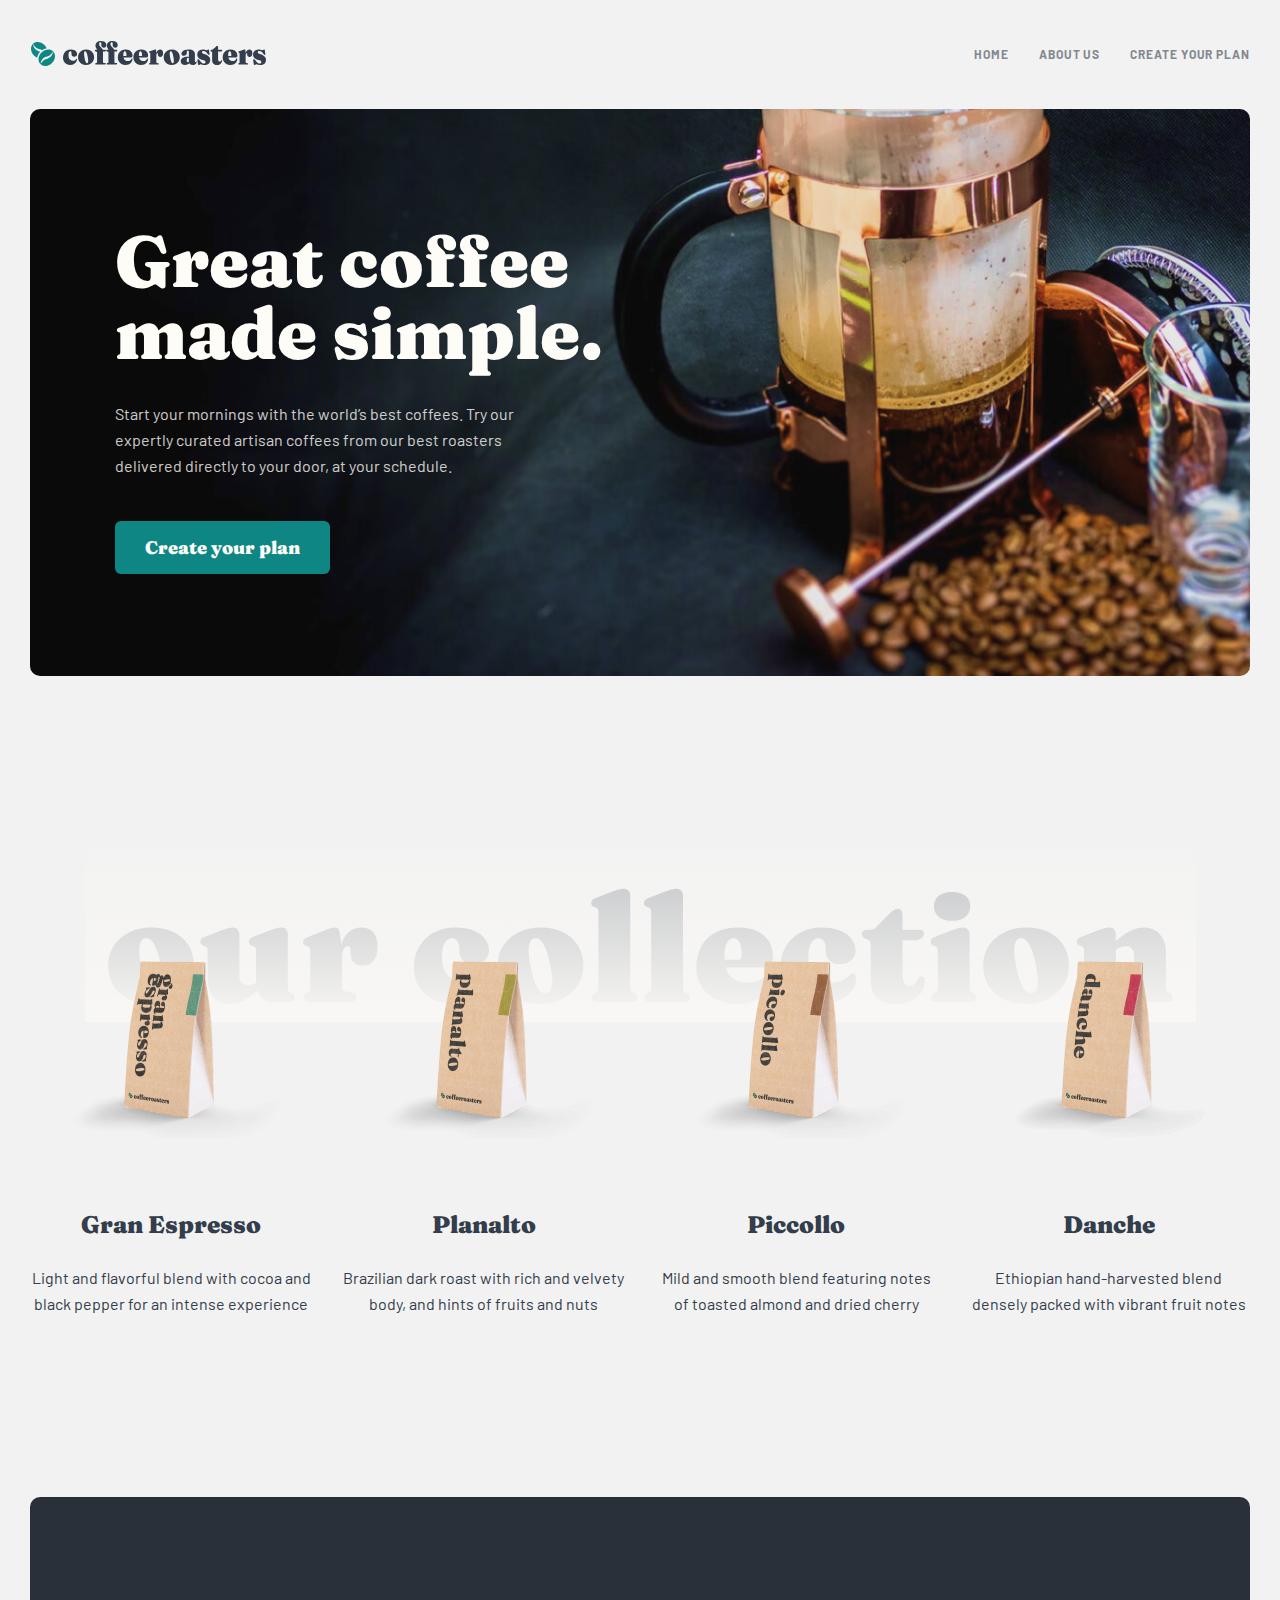
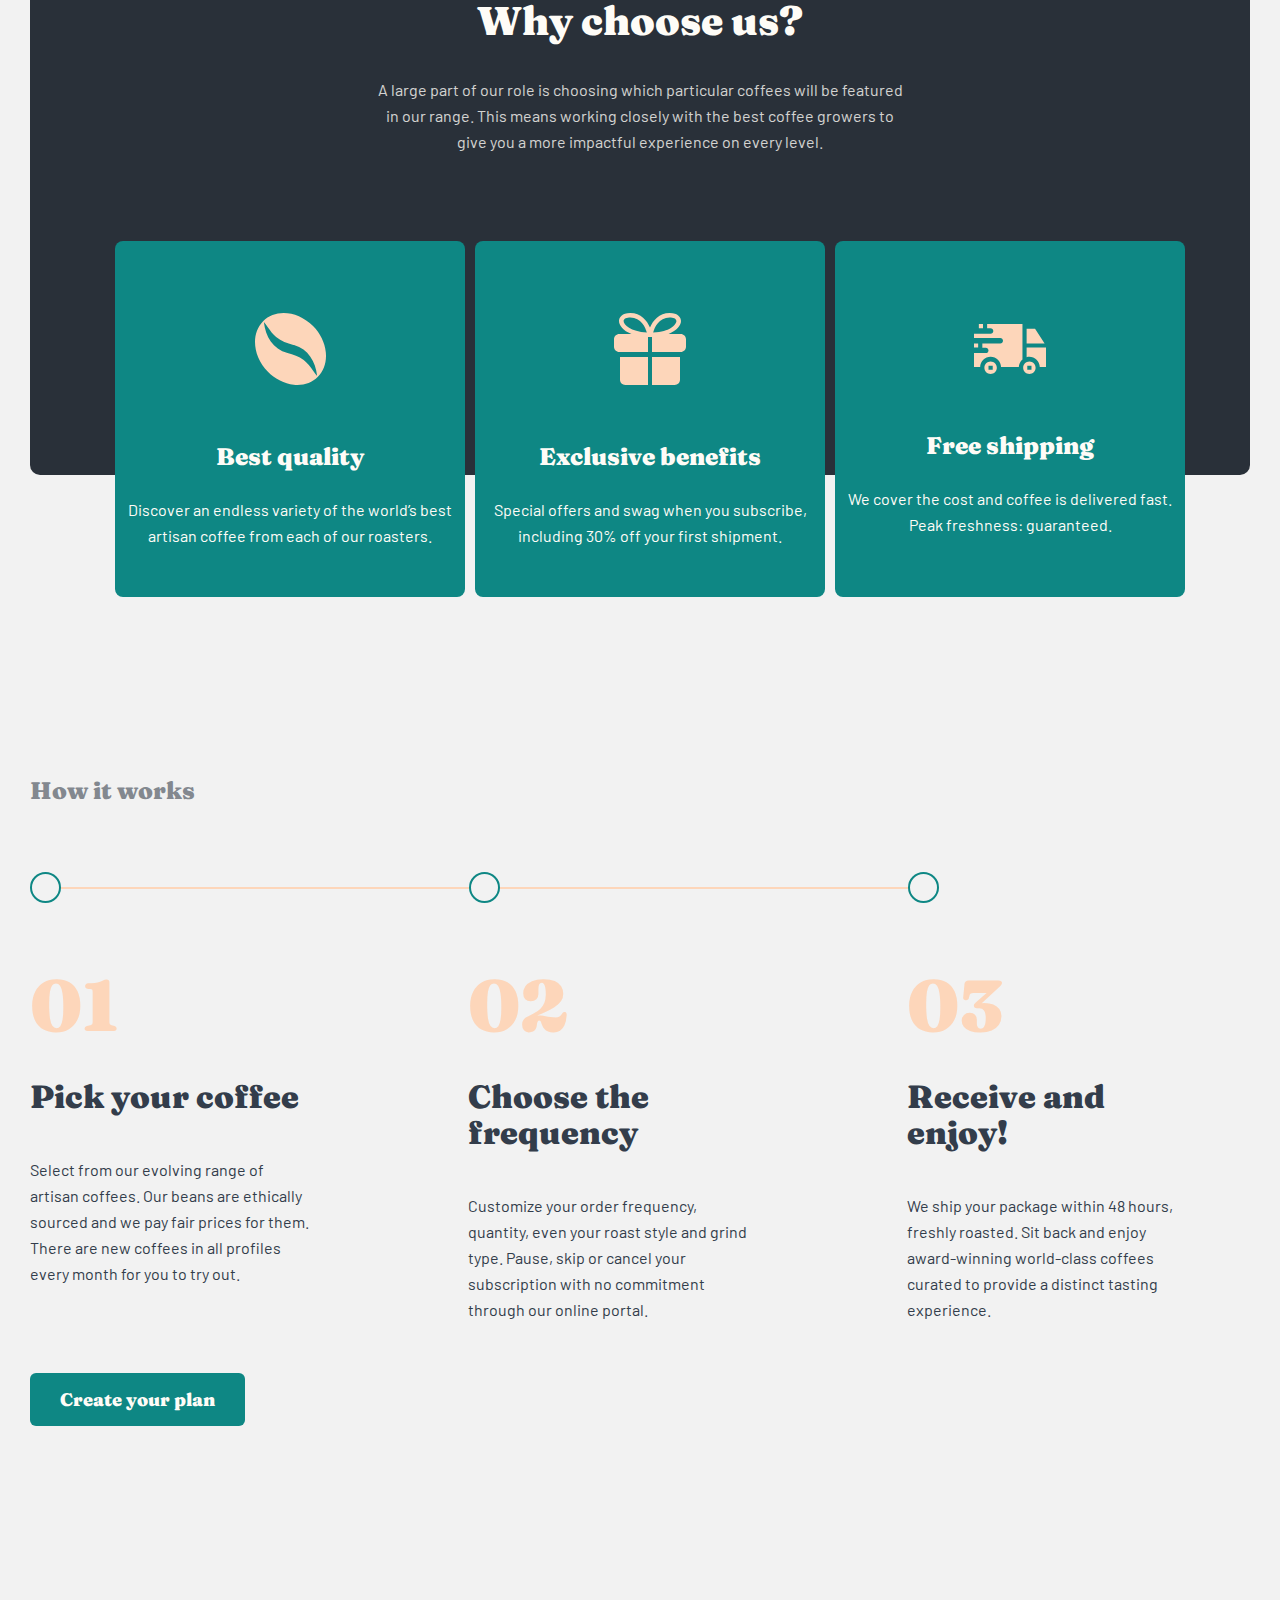
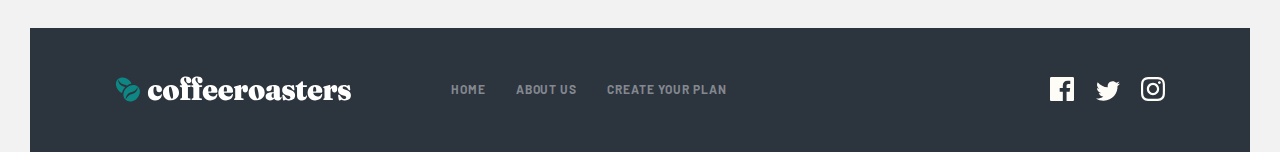
==== commit b9a05f58: "Add files via upload" ====
--- a/index.html
+++ b/index.html
@@ -5,8 +5,9 @@
     <meta charset="UTF-8">
     <meta http-equiv="X-UA-Compatible" content="IE=edge">
     <meta name="viewport" content="width=device-width, initial-scale=1.0">
+    <link rel="shortcut icon" href="images/coffe-logo.svg" type="image/x-icon">
     <link rel="stylesheet" href="css/normalize.css">
-    <link rel="stylesheet" href="css/style.css">
+    <link rel="stylesheet" href="css/main.css">
     <title>cofferoasters</title>
 </head>
 
@@ -35,7 +36,7 @@
         </div>
     </header>
     <main class="main">
-        <section class="hero">
+        <section class="hero main-hero">
             <div class="hero-container container">
                 <div class="hero-wrapper">
                     <div class="hero-info">
--- a/css/main.css
+++ b/css/main.css
@@ -0,0 +1,1531 @@
+@font-face {
+  font-family: "Barlow";
+  font-style: normal;
+  font-weight: 400;
+  src: local(""), url("../fonts/barlow-v12-latin-regular.woff2") format("woff2"), url("../fonts/barlow-v12-latin-regular.woff") format("woff");
+}
+@font-face {
+  font-family: "Barlow";
+  font-style: normal;
+  font-weight: 700;
+  src: local(""), url("../fonts/barlow-v12-latin-700.woff2") format("woff2"), url("../fonts/barlow-v12-latin-700.woff") format("woff");
+}
+@font-face {
+  font-family: "Fraunces 9pt";
+  font-style: normal;
+  font-weight: 900;
+  src: local(""), url("../fonts/fraunces-v24-latin-900.woff2") format("woff2"), url("../fonts/fraunces-v24-latin-900.woff") format("woff");
+}
+:root {
+  --font-barlow: "Barlow", "Gill Sans",
+      "Gill Sans MT",
+      Calibri,
+      "Trebuchet MS",
+      sans-serif;
+  --font-fraunces: "Fraunces 9pt",
+      "Gill Sans",
+      "Gill Sans MT",
+      Calibri,
+      "Trebuchet MS",
+      sans-serif;
+  --text-color: #FEFCF7;
+  --title-color: #83888F;
+  --green: #0E8784;
+  --pale-yellow: #FDD6BA;
+  --bg-color: #293039;
+}
+
+* {
+  margin: 0;
+  padding: 0;
+  -webkit-box-sizing: border-box;
+          box-sizing: border-box;
+}
+
+html {
+  height: 100%;
+  font-size: 6.25%;
+}
+
+body {
+  height: 100%;
+  display: -webkit-box;
+  display: -ms-flexbox;
+  display: flex;
+  -webkit-box-orient: vertical;
+  -webkit-box-direction: normal;
+      -ms-flex-direction: column;
+          flex-direction: column;
+  background-color: #f2f2f2;
+}
+
+main {
+  -webkit-box-flex: 1;
+      -ms-flex-positive: 1;
+          flex-grow: 1;
+}
+
+a {
+  text-decoration: none;
+}
+
+ol,
+ul {
+  list-style: none;
+}
+
+@media (-webkit-min-device-pixel-ratio: 2), (-o-min-device-pixel-ratio: 2/1), (min-resolution: 192dpi) {
+  .hero {
+    background: url(../images/hero-bg@2x.jpg) 0 0/100% auto no-repeat;
+  }
+  .about-hero {
+    background: url(../images/hero-bg-about@2x.jpg) 0 0/100% auto no-repeat;
+  }
+  .plan-hero {
+    background: url(../images/plan-hero-bg@2x.jpg) 0 0/100% auto no-repeat;
+  }
+}
+.container {
+  max-width: 1320rem;
+  margin-left: auto;
+  margin-right: auto;
+  padding-left: 30rem;
+  padding-right: 30rem;
+}
+@media only screen and (max-width: 630px) {
+  .container {
+    padding-left: 15px;
+    padding-right: 15px;
+  }
+}
+
+.site-nav-list {
+  display: -webkit-box;
+  display: -ms-flexbox;
+  display: flex;
+  gap: 30rem;
+}
+
+.nav-link {
+  font-family: var(--font-barlow);
+  font-style: normal;
+  font-weight: 700;
+  font-size: 12rem;
+  line-height: 15rem;
+  letter-spacing: 0.923077rem;
+  text-transform: uppercase;
+  color: var(--title-color);
+  -webkit-transition: all 0.3s ease-in-out;
+  -o-transition: all 0.3s ease-in-out;
+  transition: all 0.3s ease-in-out;
+}
+
+.nav-link:hover {
+  color: #333D4B;
+}
+
+.hero-wrapper {
+  background-position: center;
+  background-repeat: no-repeat;
+  background-size: cover;
+  padding: 116rem 85rem;
+  border-radius: 10rem;
+}
+@media only screen and (max-width: 768px) {
+  .hero-wrapper {
+    padding: 80px 50px;
+  }
+}
+@media only screen and (max-width: 630px) {
+  .hero-wrapper {
+    padding-top: 100px;
+    padding-bottom: 100px;
+    padding-left: 10px;
+    padding-right: 10px;
+  }
+}
+
+.hero-info {
+  width: 100%;
+}
+@media only screen and (max-width: 630px) {
+  .hero-info {
+    width: 100%;
+    display: -webkit-box;
+    display: -ms-flexbox;
+    display: flex;
+    -webkit-box-orient: vertical;
+    -webkit-box-direction: normal;
+        -ms-flex-direction: column;
+            flex-direction: column;
+    -webkit-box-align: center;
+        -ms-flex-align: center;
+            align-items: center;
+  }
+}
+
+.hero-title {
+  font-family: var(--font-fraunces);
+  font-style: normal;
+  font-weight: 900;
+  font-size: 72rem;
+  line-height: 72rem;
+  color: var(--text-color);
+  margin-bottom: 32rem;
+  width: 493px;
+}
+@media only screen and (max-width: 768px) {
+  .hero-title {
+    font-size: 48px;
+    line-height: 48px;
+    width: 400px;
+  }
+}
+@media only screen and (max-width: 630px) {
+  .hero-title {
+    font-size: 40px;
+    text-align: center;
+    width: 300px;
+  }
+}
+@media only screen and (max-width: 320px) {
+  .hero-title {
+    width: 100%;
+    font-size: 30px;
+  }
+}
+
+.hero-text {
+  font-family: var(--font-barlow);
+  font-style: normal;
+  font-weight: 400;
+  font-size: 16rem;
+  line-height: 26rem;
+  color: var(--text-color);
+  mix-blend-mode: normal;
+  opacity: 0.8;
+  margin-bottom: 56rem;
+  width: 445rem;
+}
+@media only screen and (max-width: 768px) {
+  .hero-text {
+    font-size: 16px;
+    line-height: 26px;
+  }
+}
+@media only screen and (max-width: 630px) {
+  .hero-text {
+    font-size: 15px;
+    width: 300px;
+    text-align: center;
+    margin: 0;
+    margin-bottom: 30px;
+    padding: 0;
+    -webkit-box-pack: center;
+        -ms-flex-pack: center;
+            justify-content: center;
+  }
+}
+@media only screen and (max-width: 320px) {
+  .hero-text {
+    width: 100%;
+    font-size: 13px;
+  }
+}
+
+.btn {
+  font-family: var(--font-fraunces);
+  font-style: normal;
+  font-weight: 900;
+  font-size: 18rem;
+  line-height: 25rem;
+  color: var(--text-color);
+  background-color: var(--green);
+  border-radius: 6rem;
+  padding: 15rem 30rem;
+  -webkit-transition: all 0.3s ease;
+  -o-transition: all 0.3s ease;
+  transition: all 0.3s ease;
+}
+.btn:hover {
+  background: #66D2CF;
+}
+
+.shape {
+  margin-bottom: 80rem;
+  height: 2rem;
+  width: 74.5%;
+  background: var(--pale-yellow);
+  display: -webkit-box;
+  display: -ms-flexbox;
+  display: flex;
+  -webkit-box-align: center;
+      -ms-flex-align: center;
+          align-items: center;
+  -webkit-box-pack: justify;
+      -ms-flex-pack: justify;
+          justify-content: space-between;
+}
+@media only screen and (max-width: 630px) {
+  .shape {
+    display: none;
+  }
+}
+
+.shape span {
+  width: 31rem;
+  height: 31rem;
+  border-radius: 50%;
+  background: #f2f2f2;
+  border: 2rem solid var(--green);
+}
+
+.header {
+  padding-top: 40rem;
+  padding-bottom: 40rem;
+}
+@media only screen and (max-width: 425px) {
+  .header {
+    padding-top: 25px;
+    padding-bottom: 25px;
+  }
+}
+@media only screen and (max-width: 630px) {
+  .header .site-nav {
+    display: none;
+    opacity: 0;
+  }
+}
+@media only screen and (max-width: 630px) {
+  .header .site-nav.active {
+    position: fixed;
+    display: block;
+    background: -webkit-gradient(linear, left bottom, left top, from(rgba(254, 252, 247, 0.504981)), color-stop(25.94%, #FEFCF7));
+    background: -o-linear-gradient(bottom, rgba(254, 252, 247, 0.504981) 0%, #FEFCF7 25.94%);
+    background: linear-gradient(0deg, rgba(254, 252, 247, 0.504981) 0%, #FEFCF7 25.94%);
+    height: 100vh;
+    width: 100%;
+    opacity: 1;
+    top: 0;
+    bottom: 0;
+    left: 0;
+    right: 0;
+  }
+}
+@media only screen and (max-width: 630px) {
+  .header .site-nav-list {
+    display: -webkit-box;
+    display: -ms-flexbox;
+    display: flex;
+    -webkit-box-orient: vertical;
+    -webkit-box-direction: normal;
+        -ms-flex-direction: column;
+            flex-direction: column;
+    -webkit-box-pack: center;
+        -ms-flex-pack: center;
+            justify-content: center;
+    -webkit-box-align: center;
+        -ms-flex-align: center;
+            align-items: center;
+    margin-top: 150px;
+  }
+}
+@media only screen and (max-width: 630px) {
+  .header .nav-link {
+    font-family: "Fraunces 9pt";
+    font-style: normal;
+    font-weight: 900;
+    font-size: 24px;
+    line-height: 32px;
+    text-align: center;
+    color: #333D4B;
+    margin-bottom: 32px;
+  }
+}
+.header .site-nav.active {
+  position: fixed;
+  display: block;
+  background: -webkit-gradient(linear, left bottom, left top, from(rgba(254, 252, 247, 0.504981)), color-stop(25.94%, #FEFCF7));
+  background: -o-linear-gradient(bottom, rgba(254, 252, 247, 0.504981) 0%, #FEFCF7 25.94%);
+  background: linear-gradient(0deg, rgba(254, 252, 247, 0.504981) 0%, #FEFCF7 25.94%);
+  height: 100vh;
+  width: 100%;
+  opacity: 1;
+  top: 0;
+  bottom: 0;
+  left: 0;
+  right: 0;
+}
+
+.header-container {
+  display: -webkit-box;
+  display: -ms-flexbox;
+  display: flex;
+  -webkit-box-pack: justify;
+      -ms-flex-pack: justify;
+          justify-content: space-between;
+  -webkit-box-align: center;
+      -ms-flex-align: center;
+          align-items: center;
+}
+.header-container .toggle-btn {
+  position: fixed;
+  cursor: pointer;
+  display: -webkit-box;
+  display: -ms-flexbox;
+  display: flex;
+  -webkit-box-orient: vertical;
+  -webkit-box-direction: normal;
+      -ms-flex-direction: column;
+          flex-direction: column;
+  row-gap: 5px;
+  -webkit-box-pack: justify;
+      -ms-flex-pack: justify;
+          justify-content: space-between;
+  -webkit-box-align: stretch;
+      -ms-flex-align: stretch;
+          align-items: stretch;
+  display: none;
+  z-index: 99999;
+  top: 40px;
+  right: 40px;
+}
+@media only screen and (max-width: 630px) {
+  .header-container .toggle-btn {
+    display: block;
+  }
+}
+@media only screen and (max-width: 425px) {
+  .header-container .toggle-btn {
+    right: 20px;
+    top: 30px;
+  }
+}
+.header-container .toggle-btn span {
+  display: block;
+  height: 4px;
+  width: 30px;
+  background: #333D4B;
+  border-radius: 10rem;
+  -webkit-transition: 0.3s ease-in;
+  -o-transition: 0.3s ease-in;
+  transition: 0.3s ease-in;
+  margin-bottom: 6px;
+  opacity: 1;
+}
+.header-container .toggle-btn.open span:nth-child(2) {
+  -webkit-transform: translateX(-30px);
+      -ms-transform: translateX(-30px);
+          transform: translateX(-30px);
+  opacity: 0;
+}
+.header-container .toggle-btn.open span:nth-child(3) {
+  -webkit-transform: rotate(45deg) translateY(-14px);
+      -ms-transform: rotate(45deg) translateY(-14px);
+          transform: rotate(45deg) translateY(-14px);
+}
+.header-container .toggle-btn.open span:nth-child(1) {
+  -webkit-transform: rotate(-45deg) translateY(14px);
+      -ms-transform: rotate(-45deg) translateY(14px);
+          transform: rotate(-45deg) translateY(14px);
+}
+
+.main-hero {
+  margin-bottom: 150rem;
+}
+.main-hero .hero-wrapper {
+  background-image: url(../images/hero-bg.jpg);
+}
+
+.collection {
+  margin-bottom: 180rem;
+}
+.collection .collection-container {
+  background: url(../images/collection-bg.svg) top center no-repeat;
+  padding-top: 120rem;
+}
+@media only screen and (max-width: 1050px) {
+  .collection .collection-container {
+    background: none;
+  }
+}
+.collection .collection-container .collection-cards {
+  display: grid;
+  grid-template-columns: repeat(auto-fit, minmax(255rem, 1fr));
+  gap: 30rem;
+  -webkit-box-pack: center;
+      -ms-flex-pack: center;
+          justify-content: center;
+  -webkit-box-align: center;
+      -ms-flex-align: center;
+          align-items: center;
+}
+@media only screen and (max-width: 768px) {
+  .collection .collection-container .collection-cards {
+    display: -webkit-box;
+    display: -ms-flexbox;
+    display: flex;
+    -webkit-box-orient: vertical;
+    -webkit-box-direction: normal;
+        -ms-flex-direction: column;
+            flex-direction: column;
+  }
+}
+@media only screen and (max-width: 768px) {
+  .collection .collection-container .collection-cards .card-info {
+    display: -webkit-box;
+    display: -ms-flexbox;
+    display: flex;
+    -webkit-box-orient: vertical;
+    -webkit-box-direction: normal;
+        -ms-flex-direction: column;
+            flex-direction: column;
+    -webkit-box-align: start;
+        -ms-flex-align: start;
+            align-items: start;
+  }
+}
+@media only screen and (max-width: 630px) {
+  .collection .collection-container .collection-cards .card-info {
+    display: -webkit-box;
+    display: -ms-flexbox;
+    display: flex;
+    -webkit-box-orient: vertical;
+    -webkit-box-direction: normal;
+        -ms-flex-direction: column;
+            flex-direction: column;
+    -webkit-box-align: center;
+        -ms-flex-align: center;
+            align-items: center;
+  }
+}
+.collection .collection-container .collection-cards .collection-card-item {
+  display: -webkit-box;
+  display: -ms-flexbox;
+  display: flex;
+  -webkit-box-orient: vertical;
+  -webkit-box-direction: normal;
+      -ms-flex-direction: column;
+          flex-direction: column;
+  -webkit-box-align: center;
+      -ms-flex-align: center;
+          align-items: center;
+}
+@media only screen and (max-width: 768px) {
+  .collection .collection-container .collection-cards .collection-card-item {
+    display: grid;
+    grid-template-columns: 1fr 1fr;
+  }
+}
+@media only screen and (max-width: 630px) {
+  .collection .collection-container .collection-cards .collection-card-item {
+    display: -webkit-box;
+    display: -ms-flexbox;
+    display: flex;
+    -webkit-box-orient: vertical;
+    -webkit-box-direction: normal;
+        -ms-flex-direction: column;
+            flex-direction: column;
+    -webkit-box-align: center;
+        -ms-flex-align: center;
+            align-items: center;
+  }
+}
+.collection .collection-container .collection-cards .card-img {
+  margin-bottom: 70rem;
+}
+@media only screen and (max-width: 768px) {
+  .collection .collection-container .collection-cards .card-img {
+    margin-bottom: 0;
+    grid-area: 1/1/1/2;
+  }
+}
+.collection .collection-container .collection-cards .card-title {
+  font-family: var(--font-fraunces);
+  font-style: normal;
+  font-weight: 900;
+  font-size: 24rem;
+  line-height: 32rem;
+  text-align: center;
+  color: #333D4B;
+  margin-bottom: 24rem;
+}
+.collection .collection-container .collection-cards .card-text {
+  font-family: var(--font-barlow);
+  font-style: normal;
+  font-weight: 400;
+  font-size: 16rem;
+  line-height: 26rem;
+  text-align: center;
+  color: #333D4B;
+}
+@media only screen and (max-width: 768px) {
+  .collection .collection-container .collection-cards .card-text {
+    text-align: left;
+    width: 282px;
+  }
+}
+
+.service-container {
+  display: -webkit-box;
+  display: -ms-flexbox;
+  display: flex;
+  -webkit-box-orient: vertical;
+  -webkit-box-direction: normal;
+      -ms-flex-direction: column;
+          flex-direction: column;
+}
+.service-container .service-wrapper {
+  background-color: var(--bg-color);
+  width: 100%;
+  height: 578rem;
+  border-radius: 10rem;
+  padding-top: 100px;
+  padding-left: 85px;
+  padding-right: 85px;
+}
+@media only screen and (max-width: 1270px) {
+  .service-container .service-wrapper {
+    padding-left: 30px;
+    padding-right: 30px;
+  }
+}
+.service-container .service-wrapper .service-info {
+  display: -webkit-box;
+  display: -ms-flexbox;
+  display: flex;
+  -webkit-box-orient: vertical;
+  -webkit-box-direction: normal;
+      -ms-flex-direction: column;
+          flex-direction: column;
+  -webkit-box-align: center;
+      -ms-flex-align: center;
+          align-items: center;
+}
+.service-container .service-wrapper .service-info .service-title {
+  font-family: var(--font-fraunces);
+  font-style: normal;
+  font-weight: 900;
+  font-size: 40rem;
+  line-height: 48rem;
+  text-align: center;
+  color: var(--text-color);
+  margin-bottom: 32rem;
+}
+@media only screen and (max-width: 768px) {
+  .service-container .service-wrapper .service-info .service-title {
+    font-size: 32px;
+  }
+}
+@media only screen and (max-width: 425px) {
+  .service-container .service-wrapper .service-info .service-title {
+    font-size: 28px;
+  }
+}
+.service-container .service-wrapper .service-info .service-text {
+  font-family: var(--font-barlow);
+  font-style: normal;
+  font-weight: 400;
+  font-size: 16rem;
+  line-height: 26rem;
+  text-align: center;
+  color: var(--text-color);
+  mix-blend-mode: normal;
+  opacity: 0.8;
+  width: 540rem;
+  margin-bottom: 86rem;
+}
+@media only screen and (max-width: 630px) {
+  .service-container .service-wrapper .service-info .service-text {
+    width: 100%;
+  }
+}
+.service-container .service-wrapper .service-cards {
+  display: grid;
+  grid-template-columns: repeat(auto-fit, minmax(300rem, 1fr));
+  gap: 30rem;
+  -webkit-box-pack: center;
+      -ms-flex-pack: center;
+          justify-content: center;
+}
+@media only screen and (max-width: 1270px) {
+  .service-container .service-wrapper .service-cards {
+    gap: 15px;
+  }
+}
+@media only screen and (max-width: 768px) {
+  .service-container .service-wrapper .service-cards {
+    display: -webkit-box;
+    display: -ms-flexbox;
+    display: flex;
+    -webkit-box-orient: vertical;
+    -webkit-box-direction: normal;
+        -ms-flex-direction: column;
+            flex-direction: column;
+    gap: 15px;
+  }
+}
+.service-container .service-wrapper .service-cards .service-card-item {
+  background: var(--green);
+  border-radius: 8rem;
+  width: 350rem;
+  padding-top: 72rem;
+  padding-bottom: 48rem;
+  padding-left: 10px;
+  padding-right: 10px;
+  display: -webkit-box;
+  display: -ms-flexbox;
+  display: flex;
+  -webkit-box-orient: vertical;
+  -webkit-box-direction: normal;
+      -ms-flex-direction: column;
+          flex-direction: column;
+  -webkit-box-align: center;
+      -ms-flex-align: center;
+          align-items: center;
+  -webkit-box-pack: center;
+      -ms-flex-pack: center;
+          justify-content: center;
+}
+@media only screen and (max-width: 1270px) {
+  .service-container .service-wrapper .service-cards .service-card-item {
+    width: 100%;
+  }
+}
+@media only screen and (max-width: 768px) {
+  .service-container .service-wrapper .service-cards .service-card-item {
+    width: 100%;
+    padding-left: 30px;
+    padding-right: 30px;
+  }
+}
+.service-container .service-wrapper .service-cards .service-card-item .card-img {
+  margin-bottom: 56rem;
+}
+.service-container .service-wrapper .service-cards .service-card-item .card-title {
+  font-family: var(--font-fraunces);
+  font-style: normal;
+  font-weight: 900;
+  font-size: 24rem;
+  line-height: 32rem;
+  text-align: center;
+  color: var(--text-color);
+  margin-bottom: 24rem;
+}
+.service-container .service-wrapper .service-cards .service-card-item .card-text {
+  font-family: var(--font-barlow);
+  font-style: normal;
+  font-weight: 400;
+  font-size: 16rem;
+  line-height: 26rem;
+  text-align: center;
+  color: var(--text-color);
+}
+
+.last-section {
+  margin-top: 300px;
+}
+@media only screen and (max-width: 1050px) {
+  .last-section {
+    margin-top: 600px;
+  }
+}
+@media only screen and (max-width: 768px) {
+  .last-section {
+    margin-top: 1000px;
+  }
+}
+@media only screen and (max-width: 425px) {
+  .last-section {
+    margin-top: 1200px;
+  }
+}
+@media only screen and (max-width: 320px) {
+  .last-section {
+    margin-top: 1400px;
+  }
+}
+@media only screen and (max-width: 425px) {
+  .last-section .last-section-container {
+    display: -webkit-box;
+    display: -ms-flexbox;
+    display: flex;
+    -webkit-box-orient: vertical;
+    -webkit-box-direction: normal;
+        -ms-flex-direction: column;
+            flex-direction: column;
+    -webkit-box-pack: center;
+        -ms-flex-pack: center;
+            justify-content: center;
+    -webkit-box-align: center;
+        -ms-flex-align: center;
+            align-items: center;
+    text-align: center;
+  }
+}
+.last-section .title {
+  font-family: var(--font-fraunces);
+  font-style: normal;
+  font-weight: 900;
+  font-size: 24rem;
+  line-height: 32rem;
+  color: var(--title-color);
+  margin-bottom: 80rem;
+}
+.last-section .last-section-card {
+  display: grid;
+  grid-template-columns: repeat(auto-fit, minmax(210rem, 1fr));
+  gap: 95rem;
+  -webkit-box-pack: center;
+      -ms-flex-pack: center;
+          justify-content: center;
+  margin-bottom: 64rem;
+}
+@media only screen and (max-width: 1050px) {
+  .last-section .last-section-card {
+    gap: 50px;
+  }
+}
+@media only screen and (max-width: 768px) {
+  .last-section .last-section-card {
+    gap: 10px;
+  }
+}
+.last-section .last-section-card .last-section-card-item {
+  width: 285px;
+}
+@media only screen and (max-width: 1050px) {
+  .last-section .last-section-card .last-section-card-item {
+    width: 210px;
+  }
+}
+.last-section .last-section-card .last-section-card-item .card-number {
+  font-family: var(--font-fraunces);
+  font-style: normal;
+  font-weight: 900;
+  font-size: 72rem;
+  line-height: 72rem;
+  color: var(--pale-yellow);
+  margin-bottom: 38rem;
+}
+.last-section .last-section-card .last-section-card-item .card-title {
+  font-family: var(--font-fraunces);
+  font-style: normal;
+  font-weight: 900;
+  font-size: 32rem;
+  line-height: 36rem;
+  color: #333D4B;
+  margin-bottom: 42rem;
+}
+.last-section .last-section-card .last-section-card-item .card-text {
+  font-family: var(--font-barlow);
+  font-style: normal;
+  font-weight: 400;
+  font-size: 16rem;
+  line-height: 26rem;
+  color: #333D4B;
+}
+
+.footer {
+  margin-top: 216rem;
+}
+@media only screen and (max-width: 630px) {
+  .footer {
+    margin-top: 100px;
+  }
+}
+.footer .footer-wrapper {
+  background-color: #2C343E;
+  display: -webkit-box;
+  display: -ms-flexbox;
+  display: flex;
+  -webkit-box-align: center;
+      -ms-flex-align: center;
+          align-items: center;
+  -webkit-box-pack: justify;
+      -ms-flex-pack: justify;
+          justify-content: space-between;
+  padding: 48px 85px;
+}
+@media only screen and (max-width: 1050px) {
+  .footer .footer-wrapper {
+    display: -webkit-box;
+    display: -ms-flexbox;
+    display: flex;
+    -webkit-box-orient: vertical;
+    -webkit-box-direction: normal;
+        -ms-flex-direction: column;
+            flex-direction: column;
+    -webkit-box-align: center;
+        -ms-flex-align: center;
+            align-items: center;
+    -webkit-box-pack: center;
+        -ms-flex-pack: center;
+            justify-content: center;
+    gap: 50px;
+  }
+}
+@media only screen and (max-width: 630px) {
+  .footer .footer-wrapper .site-nav-list {
+    display: -webkit-box;
+    display: -ms-flexbox;
+    display: flex;
+    -webkit-box-orient: vertical;
+    -webkit-box-direction: normal;
+        -ms-flex-direction: column;
+            flex-direction: column;
+    -webkit-box-pack: center;
+        -ms-flex-pack: center;
+            justify-content: center;
+    -webkit-box-align: center;
+        -ms-flex-align: center;
+            align-items: center;
+  }
+}
+.footer .footer-wrapper .nav-logo {
+  display: -webkit-box;
+  display: -ms-flexbox;
+  display: flex;
+  -webkit-box-align: center;
+      -ms-flex-align: center;
+          align-items: center;
+}
+@media only screen and (max-width: 1050px) {
+  .footer .footer-wrapper .nav-logo {
+    display: -webkit-box;
+    display: -ms-flexbox;
+    display: flex;
+    -webkit-box-orient: vertical;
+    -webkit-box-direction: normal;
+        -ms-flex-direction: column;
+            flex-direction: column;
+    -webkit-box-align: center;
+        -ms-flex-align: center;
+            align-items: center;
+    -webkit-box-pack: center;
+        -ms-flex-pack: center;
+            justify-content: center;
+    gap: 50px;
+  }
+}
+.footer .footer-wrapper .nav-logo .logo {
+  margin-right: 100rem;
+}
+@media only screen and (max-width: 1050px) {
+  .footer .footer-wrapper .nav-logo .logo {
+    margin: 0;
+  }
+}
+.footer .footer-wrapper .nav-logo .nav-link:hover {
+  color: var(--text-color);
+}
+.footer .footer-wrapper .networks a:not(:last-child) {
+  margin-right: 20rem;
+}
+
+.about-hero {
+  border-radius: 10rem;
+}
+.about-hero .hero-wrapper {
+  background-image: url(../images/hero-bg-about.jpg);
+  margin-bottom: 150rem;
+}
+.about-hero .hero-wrapper .hero-text {
+  margin-bottom: 12rem;
+}
+.about-hero .hero-wrapper .about-hero-title {
+  font-family: var(--font-fraunces);
+  font-style: normal;
+  font-weight: 900;
+  font-size: 72rem;
+  line-height: 72rem;
+  color: var(--text-color);
+  font-size: 40rem;
+  margin-bottom: 24rem;
+}
+
+.commitment-container {
+  display: -webkit-box;
+  display: -ms-flexbox;
+  display: flex;
+  -webkit-box-align: center;
+      -ms-flex-align: center;
+          align-items: center;
+  -webkit-box-pack: center;
+      -ms-flex-pack: center;
+          justify-content: center;
+  margin-bottom: 250rem;
+}
+@media only screen and (max-width: 768px) {
+  .commitment-container {
+    -webkit-box-orient: vertical;
+    -webkit-box-direction: normal;
+        -ms-flex-direction: column;
+            flex-direction: column;
+  }
+}
+.commitment-container .commitment-image {
+  margin-right: 125rem;
+}
+@media only screen and (max-width: 1270px) {
+  .commitment-container .commitment-image {
+    margin-right: 50px;
+  }
+}
+@media only screen and (max-width: 630px) {
+  .commitment-container .commitment-image {
+    margin-right: 0;
+    margin-bottom: 30px;
+  }
+}
+@media only screen and (max-width: 1270px) {
+  .commitment-container .commitment-image img {
+    height: 400rem;
+    display: block;
+    -o-object-fit: cover;
+       object-fit: cover;
+    text-align: center;
+  }
+}
+.commitment-container .commitment-info .title {
+  font-family: var(--font-fraunces);
+  font-style: normal;
+  font-weight: 900;
+  font-size: 40rem;
+  line-height: 48rem;
+  color: #333D4B;
+  margin-bottom: 32rem;
+}
+@media only screen and (max-width: 1270px) {
+  .commitment-container .commitment-info .title {
+    font-size: 32px;
+  }
+}
+@media only screen and (max-width: 630px) {
+  .commitment-container .commitment-info .title {
+    text-align: center;
+  }
+}
+.commitment-container .commitment-info .text {
+  font-family: var(--font-barlow);
+  font-style: normal;
+  font-weight: 400;
+  font-size: 16rem;
+  line-height: 26rem;
+  color: #333D4B;
+  mix-blend-mode: normal;
+  opacity: 0.8;
+  width: 540rem;
+}
+@media only screen and (max-width: 1270px) {
+  .commitment-container .commitment-info .text {
+    width: 340px;
+  }
+}
+@media only screen and (max-width: 630px) {
+  .commitment-container .commitment-info .text {
+    width: 100%;
+    text-align: center;
+    padding-left: 20px;
+    padding-right: 20px;
+  }
+}
+
+.quality-container {
+  margin-bottom: 150rem;
+}
+.quality-container .quality-wrapper {
+  background: var(--bg-color);
+  height: 480rem;
+  display: -webkit-box;
+  display: -ms-flexbox;
+  display: flex;
+  -webkit-box-align: center;
+      -ms-flex-align: center;
+          align-items: center;
+  padding: 100px 85px;
+  border-radius: 10px;
+  -webkit-box-pack: center;
+      -ms-flex-pack: center;
+          justify-content: center;
+}
+@media only screen and (max-width: 1270px) {
+  .quality-container .quality-wrapper {
+    padding-top: 400px;
+  }
+}
+@media only screen and (max-width: 1270px) {
+  .quality-container .quality-wrapper {
+    -webkit-box-orient: vertical;
+    -webkit-box-direction: normal;
+        -ms-flex-direction: column;
+            flex-direction: column;
+  }
+}
+.quality-container .quality-wrapper .quality-image-two {
+  display: none;
+}
+@media only screen and (max-width: 1270px) {
+  .quality-container .quality-wrapper .quality-image-two {
+    display: block;
+    margin-top: -550px;
+    margin-bottom: 60px;
+  }
+}
+@media only screen and (max-width: 630px) {
+  .quality-container .quality-wrapper .quality-image-two {
+    display: block;
+    margin-top: -400px;
+    margin-bottom: 20px;
+  }
+}
+.quality-container .quality-wrapper .quality-image-two img {
+  border-radius: 10px;
+  width: 100%;
+}
+@media only screen and (max-width: 630px) {
+  .quality-container .quality-wrapper .quality-image-two img {
+    width: 300px;
+  }
+}
+@media only screen and (max-width: 425px) {
+  .quality-container .quality-wrapper .quality-image-two img {
+    width: 280px;
+  }
+}
+.quality-container .quality-wrapper .quality-image {
+  margin-top: -80rem;
+}
+@media only screen and (max-width: 1270px) {
+  .quality-container .quality-wrapper .quality-image {
+    display: none;
+  }
+}
+.quality-container .quality-wrapper .quality-image img {
+  border-radius: 8rem;
+}
+.quality-container .quality-wrapper .quality-info {
+  margin-right: 125rem;
+}
+@media only screen and (max-width: 1270px) {
+  .quality-container .quality-wrapper .quality-info {
+    margin-right: 0;
+  }
+}
+.quality-container .quality-wrapper .quality-info .title {
+  font-family: var(--font-fraunces);
+  font-style: normal;
+  font-weight: 900;
+  font-size: 40rem;
+  line-height: 48rem;
+  color: var(--text-color);
+  margin-bottom: 32rem;
+}
+@media only screen and (max-width: 768px) {
+  .quality-container .quality-wrapper .quality-info .title {
+    font-size: 38px;
+  }
+}
+@media only screen and (max-width: 630px) {
+  .quality-container .quality-wrapper .quality-info .title {
+    font-size: 32px;
+    text-align: center;
+  }
+}
+.quality-container .quality-wrapper .quality-info .text {
+  font-family: var(--font-barlow);
+  font-style: normal;
+  font-weight: 400;
+  font-size: 16rem;
+  line-height: 26rem;
+  color: var(--text-color);
+  mix-blend-mode: normal;
+  opacity: 0.8;
+  width: 540rem;
+}
+@media only screen and (max-width: 768px) {
+  .quality-container .quality-wrapper .quality-info .text {
+    width: auto;
+    text-align: center;
+  }
+}
+
+.dealer .dealer-title {
+  font-family: var(--font-fraunces);
+  font-style: normal;
+  font-weight: 900;
+  font-size: 24rem;
+  line-height: 32rem;
+  color: var(--title-color);
+  margin-bottom: 60rem;
+}
+.dealer .dealer-card {
+  display: -webkit-box;
+  display: -ms-flexbox;
+  display: flex;
+  gap: 150rem;
+}
+@media only screen and (max-width: 1270px) {
+  .dealer .dealer-card {
+    gap: 70px;
+  }
+}
+@media only screen and (max-width: 768px) {
+  .dealer .dealer-card {
+    gap: 40px;
+    -webkit-box-orient: vertical;
+    -webkit-box-direction: normal;
+        -ms-flex-direction: column;
+            flex-direction: column;
+    -webkit-box-pack: center;
+        -ms-flex-pack: center;
+            justify-content: center;
+    -webkit-box-align: center;
+        -ms-flex-align: center;
+            align-items: center;
+  }
+}
+@media only screen and (max-width: 768px) {
+  .dealer .dealer-card .dealer-card-item {
+    width: 250px;
+  }
+}
+@media only screen and (max-width: 630px) {
+  .dealer .dealer-card .dealer-card-item {
+    width: 100%;
+    display: -webkit-box;
+    display: -ms-flexbox;
+    display: flex;
+    -webkit-box-orient: vertical;
+    -webkit-box-direction: normal;
+        -ms-flex-direction: column;
+            flex-direction: column;
+    -webkit-box-pack: center;
+        -ms-flex-pack: center;
+            justify-content: center;
+    -webkit-box-align: center;
+        -ms-flex-align: center;
+            align-items: center;
+  }
+}
+.dealer .dealer-card .dealer-card-img {
+  margin-bottom: 40rem;
+}
+.dealer .dealer-card .dealer-card-title {
+  font-family: var(--font-fraunces);
+  font-style: normal;
+  font-weight: 900;
+  font-size: 32rem;
+  line-height: 36rem;
+  color: #333D4B;
+  margin-bottom: 24rem;
+}
+.dealer .dealer-card .dealer-card-text {
+  font-family: var(--font-barlow);
+  font-style: normal;
+  font-weight: 400;
+  font-size: 16rem;
+  line-height: 26rem;
+  color: #333D4B;
+}
+
+.plan-hero {
+  margin-bottom: 150rem;
+}
+.plan-hero .hero-wrapper {
+  background-image: url(../images/plan-hero-bg.jpg);
+  border-radius: 10rem;
+}
+
+@media only screen and (max-width: 1050px) {
+  .second-section .container {
+    padding-left: 0;
+    padding-right: 0;
+  }
+}
+.second-section .hero-wrapper {
+  background-color: var(--bg-color);
+  border-radius: 10rem;
+  margin-bottom: 150rem;
+}
+@media only screen and (max-width: 1050px) {
+  .second-section .hero-wrapper {
+    padding: 70px 40px;
+  }
+}
+.second-section .hero-wrapper .shape span {
+  background: transparent;
+}
+.second-section .hero-wrapper .second-section-card {
+  display: grid;
+  grid-template-columns: repeat(auto-fit, minmax(205rem, 1fr));
+  gap: 95rem;
+  -webkit-box-pack: center;
+      -ms-flex-pack: center;
+          justify-content: center;
+  margin-bottom: 50rem;
+}
+@media only screen and (max-width: 1050px) {
+  .second-section .hero-wrapper .second-section-card {
+    gap: 20px;
+  }
+}
+@media only screen and (max-width: 630px) {
+  .second-section .hero-wrapper .second-section-card .second-section-card-item {
+    display: -webkit-box;
+    display: -ms-flexbox;
+    display: flex;
+    -webkit-box-orient: vertical;
+    -webkit-box-direction: normal;
+        -ms-flex-direction: column;
+            flex-direction: column;
+    -webkit-box-pack: center;
+        -ms-flex-pack: center;
+            justify-content: center;
+    -webkit-box-align: center;
+        -ms-flex-align: center;
+            align-items: center;
+  }
+}
+.second-section .hero-wrapper .second-section-card .second-section-card-item .card-number {
+  font-family: var(--font-fraunces);
+  font-style: normal;
+  font-weight: 900;
+  font-size: 72rem;
+  line-height: 72rem;
+  color: var(--pale-yellow);
+  margin-bottom: 35rem;
+}
+.second-section .hero-wrapper .second-section-card .second-section-card-item .card-title {
+  font-family: var(--font-fraunces);
+  font-style: normal;
+  font-weight: 900;
+  font-size: 32rem;
+  line-height: 36rem;
+  color: var(--text-color);
+  margin-bottom: 40rem;
+  width: 255rem;
+}
+@media only screen and (max-width: 630px) {
+  .second-section .hero-wrapper .second-section-card .second-section-card-item .card-title {
+    width: 100%;
+    text-align: center;
+  }
+}
+.second-section .hero-wrapper .second-section-card .second-section-card-item .card-text {
+  font-family: var(--font-barlow);
+  font-style: normal;
+  font-weight: 400;
+  font-size: 16rem;
+  line-height: 26rem;
+  color: var(--text-color);
+  width: 285rem;
+}
+@media only screen and (max-width: 1050px) {
+  .second-section .hero-wrapper .second-section-card .second-section-card-item .card-text {
+    width: 100%;
+  }
+}
+@media only screen and (max-width: 630px) {
+  .second-section .hero-wrapper .second-section-card .second-section-card-item .card-text {
+    text-align: center;
+  }
+}
+
+.plans-container {
+  display: -webkit-box;
+  display: -ms-flexbox;
+  display: flex;
+  gap: 150rem;
+}
+@media only screen and (max-width: 1270px) {
+  .plans-container {
+    gap: 70px;
+  }
+}
+@media only screen and (max-width: 1050px) {
+  .plans-container .left {
+    display: none;
+  }
+}
+.plans-container .department {
+  padding-top: 24rem;
+  padding-bottom: 24rem;
+  border-bottom: 1rem solid var(--title-color);
+  display: -webkit-box;
+  display: -ms-flexbox;
+  display: flex;
+}
+.plans-container .department p {
+  font-family: var(--font-fraunces);
+  font-style: normal;
+  font-weight: 900;
+  font-size: 24rem;
+  line-height: 32rem;
+  color: var(--title-color);
+  cursor: pointer;
+  -webkit-transition: all 0.3s ease;
+  -o-transition: all 0.3s ease;
+  transition: all 0.3s ease;
+}
+.plans-container .department p:hover {
+  color: #333D4B;
+}
+.plans-container .department span {
+  margin-right: 20rem;
+  font-family: var(--font-fraunces);
+  font-style: normal;
+  font-weight: 900;
+  font-size: 24rem;
+  line-height: 32rem;
+  color: var(--title-color);
+}
+.plans-container .department:first-child span {
+  color: var(--green);
+}
+.plans-container .active-department p {
+  color: #333D4B;
+}
+.plans-container .right .department-name {
+  font-family: var(--font-fraunces);
+  font-style: normal;
+  font-weight: 900;
+  font-size: 40rem;
+  line-height: 35rem;
+  color: var(--title-color);
+  display: -webkit-box;
+  display: -ms-flexbox;
+  display: flex;
+  -webkit-box-align: center;
+      -ms-flex-align: center;
+          align-items: center;
+  -webkit-box-pack: justify;
+      -ms-flex-pack: justify;
+          justify-content: space-between;
+  width: 730rem;
+  cursor: pointer;
+  margin-bottom: 56rem;
+}
+@media only screen and (max-width: 768px) {
+  .plans-container .right .department-name {
+    width: 100%;
+    font-size: 32px;
+  }
+}
+@media only screen and (max-width: 425px) {
+  .plans-container .right .department-name {
+    width: 100%;
+    font-size: 24px;
+  }
+}
+.plans-container .right .plan-cards {
+  display: grid;
+  grid-template-columns: repeat(auto-fit, minmax(200rem, 1fr));
+  gap: 23rem;
+  margin-bottom: 88rem;
+}
+@media only screen and (max-width: 768px) {
+  .plans-container .right .plan-cards {
+    gap: 15px;
+    margin-bottom: 50px;
+  }
+}
+.plans-container .right .plan-cards .plan-card {
+  width: 228rem;
+  height: 250rem;
+  background-color: #dbd8d8;
+  padding: 32rem 28rem 84rem 28rem;
+  -webkit-transition: 0.5s;
+  -o-transition: 0.5s;
+  transition: 0.5s;
+  border-radius: 8rem;
+  cursor: pointer;
+}
+@media only screen and (max-width: 768px) {
+  .plans-container .right .plan-cards .plan-card {
+    width: 200px;
+    height: 220px;
+  }
+}
+@media only screen and (max-width: 425px) {
+  .plans-container .right .plan-cards .plan-card {
+    width: 100%;
+    height: 200px;
+  }
+}
+.plans-container .right .plan-cards .plan-card:hover {
+  background-color: var(--pale-yellow);
+}
+.plans-container .right .plan-cards .plan-card-name {
+  font-family: var(--font-fraunces);
+  font-style: normal;
+  font-weight: 900;
+  font-size: 24rem;
+  line-height: 32rem;
+  color: #333D4B;
+  margin-bottom: 24rem;
+}
+.plans-container .right .plan-cards .plan-card-text {
+  font-family: var(--font-barlow);
+  font-style: normal;
+  font-weight: 400;
+  font-size: 16rem;
+  line-height: 26rem;
+  color: #333D4B;
+}
+.plans-container .right .plan-cards .active-card {
+  background-color: var(--green);
+}
+.plans-container .right .plan-cards .active-card:hover {
+  background-color: var(--green);
+}
+.plans-container .right .summary {
+  background-color: var(--bg-color);
+  width: 730rem;
+  height: 216rem;
+  padding: 31rem 64rem;
+  border-radius: 8rem;
+  margin-bottom: 60rem;
+}
+@media only screen and (max-width: 768px) {
+  .plans-container .right .summary {
+    width: 100%;
+  }
+}
+@media only screen and (max-width: 630px) {
+  .plans-container .right .summary {
+    height: 260px;
+    padding: 20px;
+  }
+}
+.plans-container .right .summary-title {
+  font-family: var(--font-barlow);
+  font-style: normal;
+  font-weight: 400;
+  font-size: 16rem;
+  line-height: 26rem;
+  text-transform: uppercase;
+  color: #FFFFFF;
+  mix-blend-mode: normal;
+  opacity: 0.5;
+  margin-bottom: 8rem;
+}
+.plans-container .right .summary-text {
+  font-family: var(--font-fraunces);
+  font-style: normal;
+  font-weight: 900;
+  font-size: 24rem;
+  line-height: 40rem;
+  color: #FFFFFF;
+}
+@media only screen and (max-width: 630px) {
+  .plans-container .right .summary-text {
+    font-size: 20px;
+  }
+}
+.plans-container .right .summary-text span {
+  color: var(--green);
+}
+.plans-container .right .btn {
+  float: right;
+}